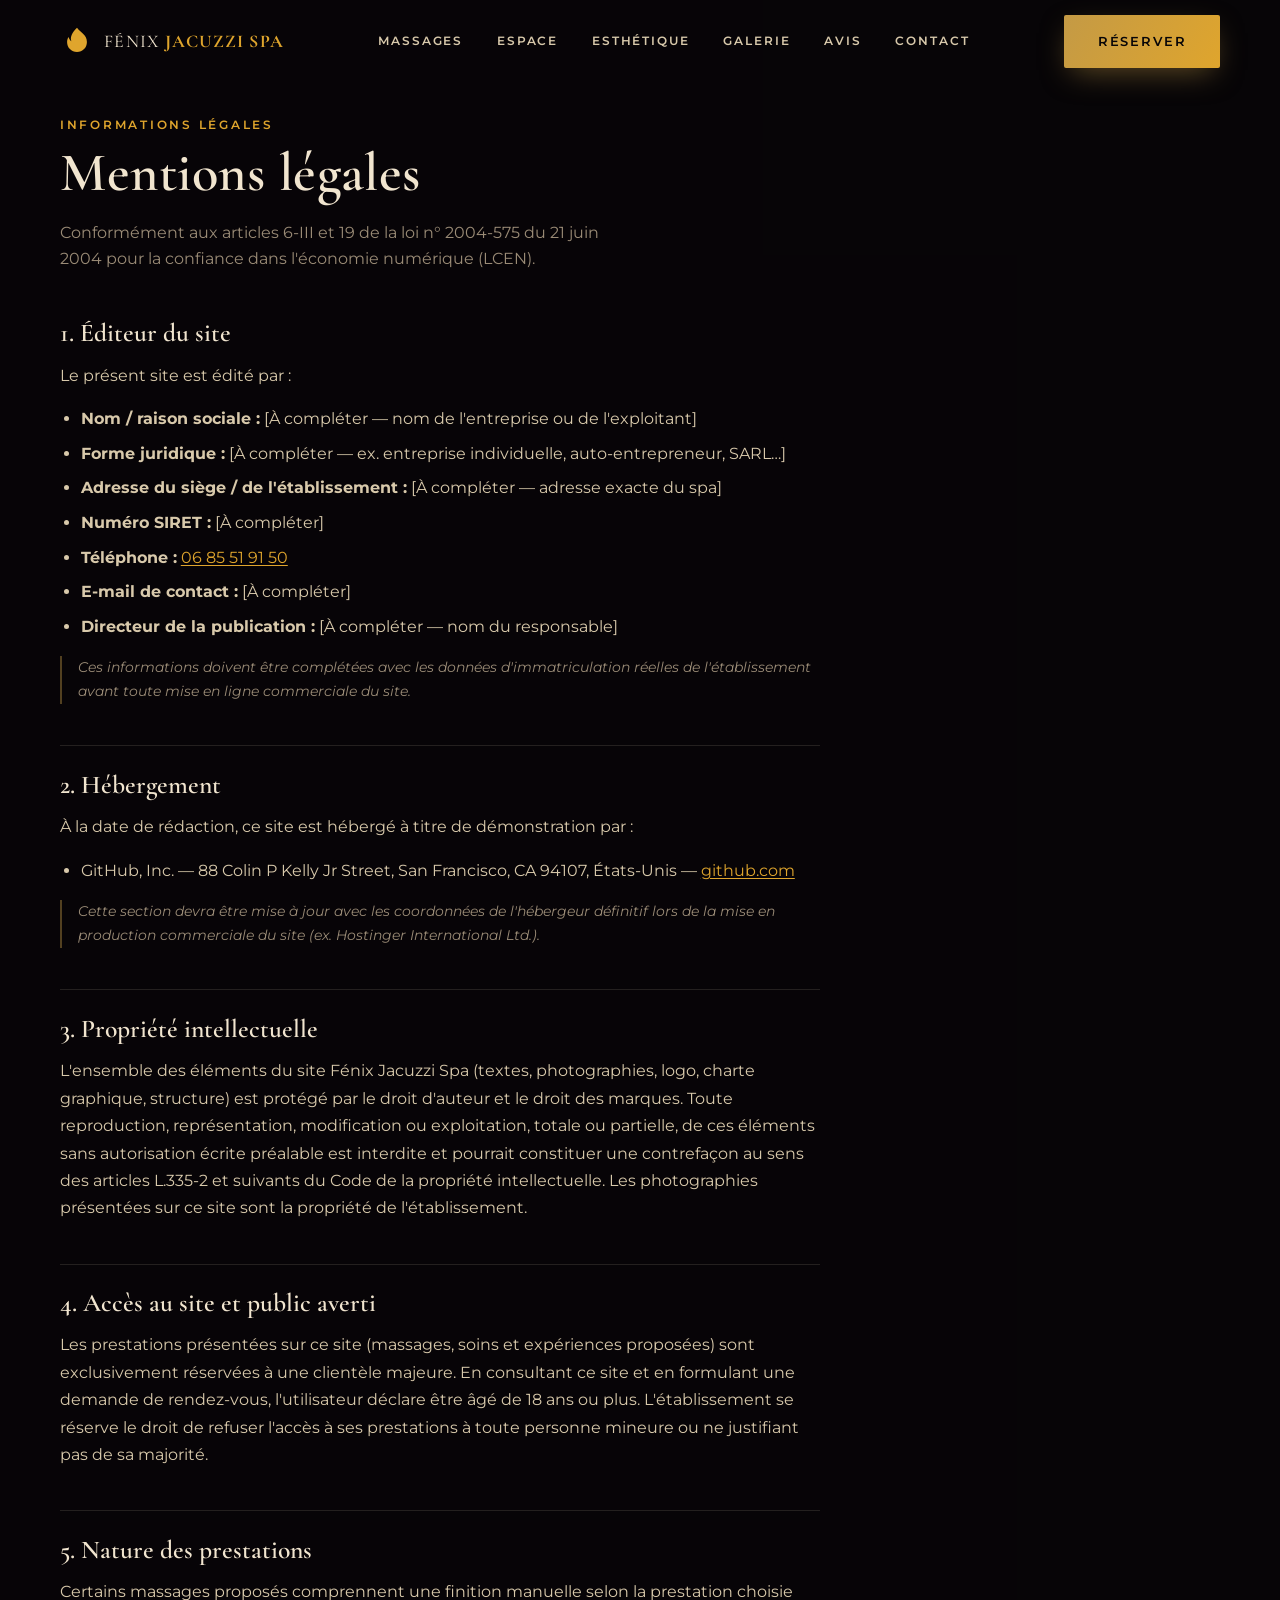
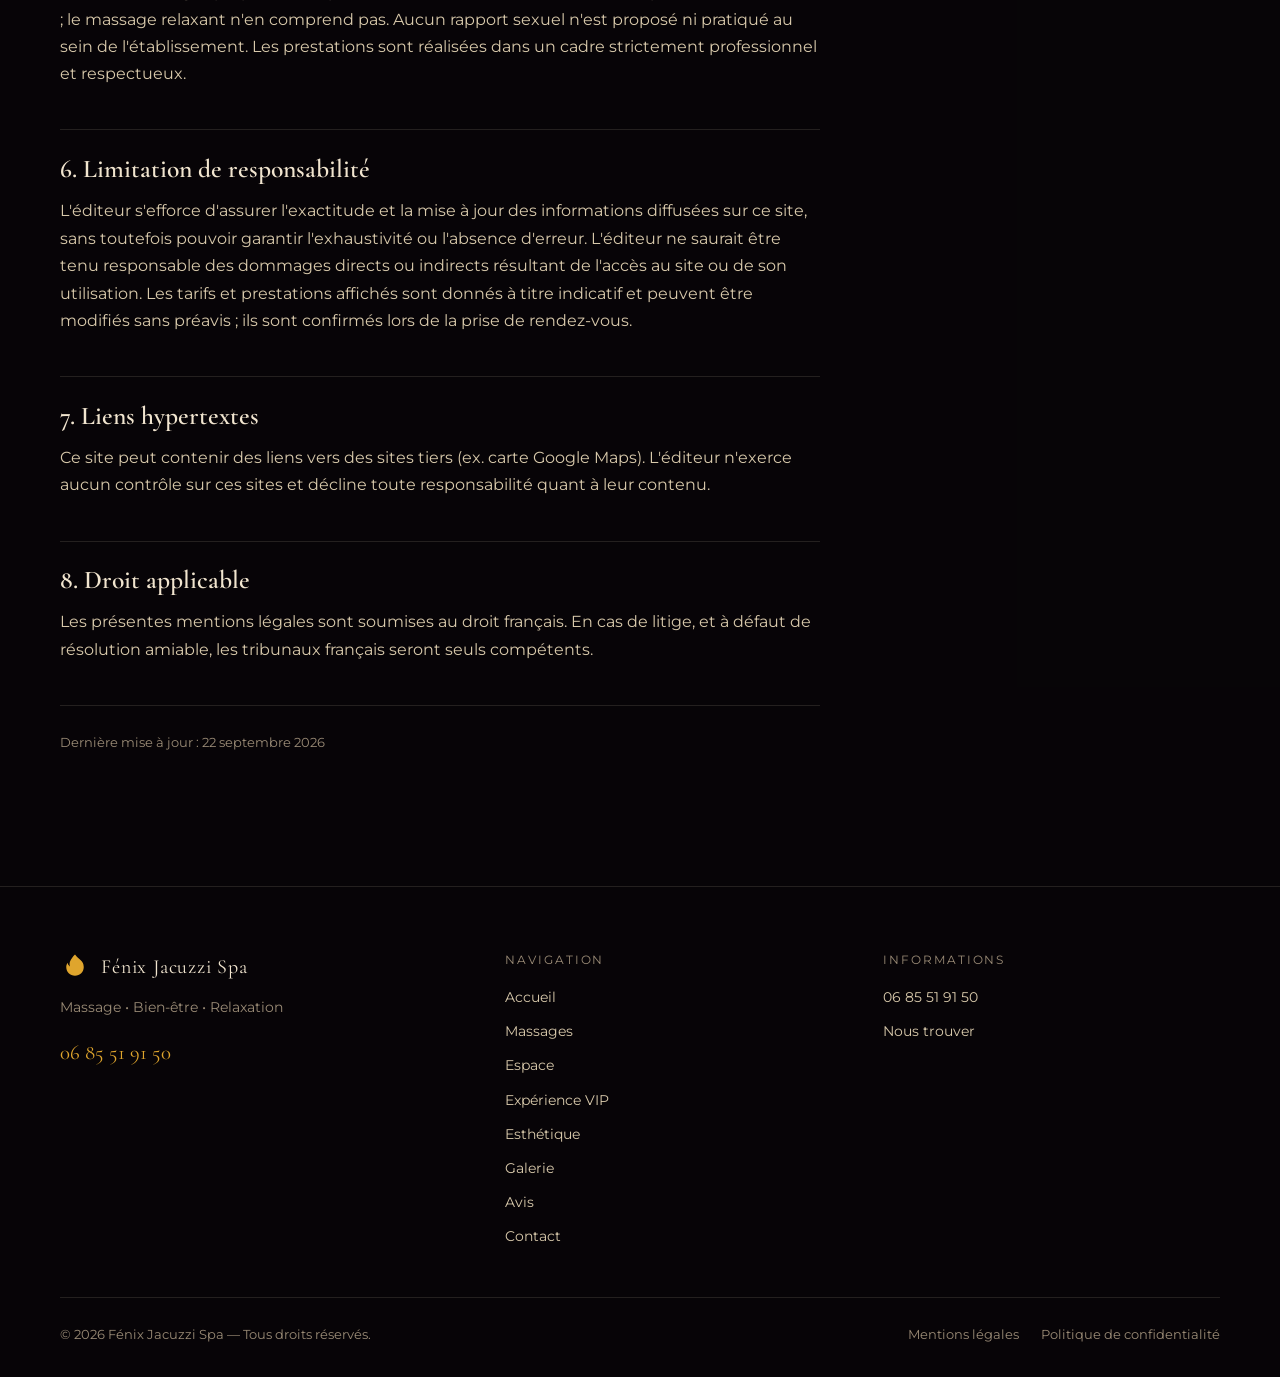
==== mentions-legales.html @ cb7feaf0 "Ajoute le bouton retour en haut de page et les pages Mentions légales / Politique de confidentialité" ====
<!doctype html>
<html lang="fr">
<head>
<meta charset="UTF-8" />
<meta name="viewport" content="width=device-width, initial-scale=1" />
<title>Mentions légales — Fénix Jacuzzi Spa</title>
<meta name="description" content="Mentions légales du site Fénix Jacuzzi Spa : éditeur, hébergeur, propriété intellectuelle et conditions d'accès." />
<meta name="robots" content="noindex, follow" />
<link rel="icon" href="data:image/svg+xml,%3Csvg xmlns='http://www.w3.org/2000/svg' viewBox='0 0 48 48'%3E%3Cpath fill='%23DFA52D' d='M24 4c6 8 14 10 14 20 0 8-6 14-14 14S10 32 10 24c0-3 1-5 2-7 1 4 4 6 4 6-2-6 1-12 8-19Z'/%3E%3C/svg%3E" />
<style>html,body{background:#070507;}</style>

<link rel="preconnect" href="https://fonts.googleapis.com" />
<link rel="preconnect" href="https://fonts.gstatic.com" crossorigin />
<link rel="stylesheet" href="https://fonts.googleapis.com/css2?family=Cormorant+Garamond:ital,wght@0,500;0,600;0,700;1,500;1,600&family=Montserrat:wght@300;400;500;600;700&display=swap" />
<link rel="stylesheet" href="styles.css?v=20260922r" />
</head>
<body>
<a class="skip-link" href="#contenu-principal">Aller au contenu principal</a>

<!-- ===================== NAV ===================== -->
<header class="nav" data-nav>
  <div class="container nav-inner">
    <a class="brand" href="index.html" aria-label="Fénix Jacuzzi Spa — Accueil">
      <span class="brand-mark phoenix-mark" aria-hidden="true">
        <svg width="34" height="34" viewBox="0 0 48 48" fill="none"><path fill="#DFA52D" d="M24 4c6 8 14 10 14 20 0 8-6 14-14 14S10 32 10 24c0-3 1-5 2-7 1 4 4 6 4 6-2-6 1-12 8-19Z"/></svg>
      </span>
      <span class="brand-name">FÉNIX <strong>JACUZZI SPA</strong></span>
    </a>

    <nav class="nav-links" aria-label="Navigation principale">
      <a href="index.html#massages">Massages</a>
      <a href="index.html#espace">Espace</a>
      <a href="index.html#esthetique">Esthétique</a>
      <a href="index.html#galerie">Galerie</a>
      <a href="index.html#avis">Avis</a>
      <a href="index.html#contact">Contact</a>
    </nav>

    <a class="btn btn-gold nav-cta" href="index.html#contact">Réserver</a>

    <button class="nav-toggle" data-nav-toggle aria-label="Ouvrir le menu" aria-expanded="false">
      <span></span><span></span><span></span>
    </button>
  </div>
</header>

<div class="mobile-menu" data-mobile-menu>
  <a href="index.html#massages">Massages</a>
  <a href="index.html#espace">Espace</a>
  <a href="index.html#esthetique">Esthétique</a>
  <a href="index.html#galerie">Galerie</a>
  <a href="index.html#avis">Avis</a>
  <a href="index.html#contact">Contact</a>
</div>

<main id="contenu-principal">
<section class="section-pad">
  <div class="container">
    <div class="section-head">
      <p class="kicker">Informations légales</p>
      <h1 class="section-title">Mentions légales</h1>
      <p class="section-sub">Conformément aux articles 6-III et 19 de la loi n° 2004-575 du 21 juin 2004 pour la confiance dans l'économie numérique (LCEN).</p>
    </div>

    <article class="legal-content">
      <h2>1. Éditeur du site</h2>
      <p>Le présent site est édité par :</p>
      <ul>
        <li><strong>Nom / raison sociale :</strong> [À compléter — nom de l'entreprise ou de l'exploitant]</li>
        <li><strong>Forme juridique :</strong> [À compléter — ex. entreprise individuelle, auto-entrepreneur, SARL…]</li>
        <li><strong>Adresse du siège / de l'établissement :</strong> [À compléter — adresse exacte du spa]</li>
        <li><strong>Numéro SIRET :</strong> [À compléter]</li>
        <li><strong>Téléphone :</strong> <a href="tel:+33685519150">06 85 51 91 50</a></li>
        <li><strong>E-mail de contact :</strong> [À compléter]</li>
        <li><strong>Directeur de la publication :</strong> [À compléter — nom du responsable]</li>
      </ul>
      <p class="legal-note">Ces informations doivent être complétées avec les données d'immatriculation réelles de l'établissement avant toute mise en ligne commerciale du site.</p>

      <h2>2. Hébergement</h2>
      <p>À la date de rédaction, ce site est hébergé à titre de démonstration par :</p>
      <ul>
        <li>GitHub, Inc. — 88 Colin P Kelly Jr Street, San Francisco, CA 94107, États-Unis — <a href="https://github.com" target="_blank" rel="noopener">github.com</a></li>
      </ul>
      <p class="legal-note">Cette section devra être mise à jour avec les coordonnées de l'hébergeur définitif lors de la mise en production commerciale du site (ex. Hostinger International Ltd.).</p>

      <h2>3. Propriété intellectuelle</h2>
      <p>L'ensemble des éléments du site Fénix Jacuzzi Spa (textes, photographies, logo, charte graphique, structure) est protégé par le droit d'auteur et le droit des marques. Toute reproduction, représentation, modification ou exploitation, totale ou partielle, de ces éléments sans autorisation écrite préalable est interdite et pourrait constituer une contrefaçon au sens des articles L.335-2 et suivants du Code de la propriété intellectuelle. Les photographies présentées sur ce site sont la propriété de l'établissement.</p>

      <h2>4. Accès au site et public averti</h2>
      <p>Les prestations présentées sur ce site (massages, soins et expériences proposées) sont exclusivement réservées à une clientèle majeure. En consultant ce site et en formulant une demande de rendez-vous, l'utilisateur déclare être âgé de 18 ans ou plus. L'établissement se réserve le droit de refuser l'accès à ses prestations à toute personne mineure ou ne justifiant pas de sa majorité.</p>

      <h2>5. Nature des prestations</h2>
      <p>Certains massages proposés comprennent une finition manuelle selon la prestation choisie ; le massage relaxant n'en comprend pas. Aucun rapport sexuel n'est proposé ni pratiqué au sein de l'établissement. Les prestations sont réalisées dans un cadre strictement professionnel et respectueux.</p>

      <h2>6. Limitation de responsabilité</h2>
      <p>L'éditeur s'efforce d'assurer l'exactitude et la mise à jour des informations diffusées sur ce site, sans toutefois pouvoir garantir l'exhaustivité ou l'absence d'erreur. L'éditeur ne saurait être tenu responsable des dommages directs ou indirects résultant de l'accès au site ou de son utilisation. Les tarifs et prestations affichés sont donnés à titre indicatif et peuvent être modifiés sans préavis ; ils sont confirmés lors de la prise de rendez-vous.</p>

      <h2>7. Liens hypertextes</h2>
      <p>Ce site peut contenir des liens vers des sites tiers (ex. carte Google Maps). L'éditeur n'exerce aucun contrôle sur ces sites et décline toute responsabilité quant à leur contenu.</p>

      <h2>8. Droit applicable</h2>
      <p>Les présentes mentions légales sont soumises au droit français. En cas de litige, et à défaut de résolution amiable, les tribunaux français seront seuls compétents.</p>

      <p class="legal-updated">Dernière mise à jour : <time datetime="2026-09-22">22 septembre 2026</time></p>
    </article>
  </div>
</section>
</main>

<!-- ===================== FOOTER ===================== -->
<footer class="footer">
  <div class="container">
    <div class="footer-top">
      <div>
        <div class="footer-brand">
          <span class="brand-mark phoenix-mark" aria-hidden="true">
            <svg width="30" height="30" viewBox="0 0 48 48" fill="none"><path fill="#DFA52D" d="M24 4c6 8 14 10 14 20 0 8-6 14-14 14S10 32 10 24c0-3 1-5 2-7 1 4 4 6 4 6-2-6 1-12 8-19Z"/></svg>
          </span>
          <span>Fénix Jacuzzi Spa</span>
        </div>
        <p class="footer-tagline">Massage • Bien-être • Relaxation</p>
        <p class="footer-phone">06 85 51 91 50</p>
      </div>
      <div>
        <p class="footer-heading">Navigation</p>
        <div class="footer-links">
          <a href="index.html#accueil">Accueil</a>
          <a href="index.html#massages">Massages</a>
          <a href="index.html#espace">Espace</a>
          <a href="index.html#vip">Expérience VIP</a>
          <a href="index.html#esthetique">Esthétique</a>
          <a href="index.html#galerie">Galerie</a>
          <a href="index.html#avis">Avis</a>
          <a href="index.html#contact">Contact</a>
        </div>
      </div>
      <div>
        <p class="footer-heading">Informations</p>
        <div class="footer-links">
          <a href="tel:+33685519150">06 85 51 91 50</a>
          <a href="index.html#nous-trouver">Nous trouver</a>
        </div>
      </div>
    </div>
    <div class="footer-bottom">
      <span>© 2026 Fénix Jacuzzi Spa — Tous droits réservés.</span>
      <div class="footer-legal">
        <a href="mentions-legales.html">Mentions légales</a>
        <a href="politique-confidentialite.html">Politique de confidentialité</a>
      </div>
    </div>
  </div>
</footer>

<button class="back-to-top" data-back-to-top aria-label="Retour en haut de la page">
  <span aria-hidden="true">↑</span>
</button>

<script defer src="lib/gsap.min.js"></script>
<script defer src="lib/ScrollTrigger.min.js"></script>
<script defer src="lib/manifest.js"></script>
<script defer src="main.js?v=20260922r"></script>
</body>
</html>
---- styles.css ----
/* =============================================================
   FÉNIX JACUZZI SPA — styles.css
   1. Tokens  2. Reset  3. Utilities  4. Typography  5. Components
   6. Sections  7. Effects  8. Responsive  9. Reduced-motion
   ============================================================= */

/* =============================================================
   1. Tokens
   ============================================================= */
:root {
  --black-deep:    #070507;
  --black-charcoal:#151015;
  --veil-a: rgba(7,5,7,.72);
  --veil-b: rgba(21,16,21,.72);
  --black-card:    #1b141a;
  --red-dark:      #6F0909;
  --red-fire:      #B91C14;
  --orange-fire:   #E85D18;
  --gold:          #C49A45;
  --amber:         #DFA52D;
  --violet-dark:   #32103F;
  --purple:        #68247F;
  --cream:         #F1E5CF;

  --bg:        var(--black-deep);
  --bg-2:      var(--black-charcoal);
  --card:      rgba(27,20,26,.62);
  --text:      var(--cream);
  --text-soft: #d8c9ab;
  --text-mute: #9a8b76;
  --line:      rgba(241,229,207,0.12);

  --font-display: "Cormorant Garamond", "Georgia", serif;
  --font-body:    "Montserrat", "Segoe UI", -apple-system, BlinkMacSystemFont, system-ui, sans-serif;

  --ease-out:    cubic-bezier(0.16, 1, 0.3, 1);
  --ease-soft:   cubic-bezier(0.25, 0.46, 0.45, 0.94);
  --ease-bounce: cubic-bezier(0.34, 1.56, 0.64, 1);

  --nav-h: 84px;
  --container: 1240px;
}

/* =============================================================
   2. Reset & base
   ============================================================= */
*, *::before, *::after { box-sizing: border-box; margin: 0; }
html {
  -webkit-text-size-adjust: 100%;
  tab-size: 2;
  overflow-x: clip;
  scroll-behavior: smooth;
  scroll-padding-top: var(--nav-h);
}
body {
  background: var(--bg);
  color: var(--text);
  font-family: var(--font-body);
  font-size: 16px;
  line-height: 1.65;
  -webkit-font-smoothing: antialiased;
  -moz-osx-font-smoothing: grayscale;
  text-rendering: optimizeLegibility;
  overflow-x: clip;
  overscroll-behavior-y: none;
}
img, svg, video { display: block; max-width: 100%; }
img { height: auto; }
button { font: inherit; color: inherit; cursor: pointer; border: 0; background: none; }
a { color: inherit; text-decoration: none; }
ul { list-style: none; padding: 0; }
p { text-wrap: pretty; }
h1, h2, h3, h4 { text-wrap: balance; line-height: 1.05; font-family: var(--font-display); font-weight: 600; }
input, textarea, select { font: inherit; color: inherit; }
::selection { background: var(--red-fire); color: var(--cream); }

:focus-visible {
  outline: 2px solid var(--amber);
  outline-offset: 3px;
  border-radius: 4px;
}

/* =============================================================
   3. Utilities
   ============================================================= */
.skip-link {
  position: fixed; top: -100px; left: 1rem;
  padding: .6rem 1rem; background: var(--cream); color: var(--black-deep);
  z-index: 9999; border-radius: 8px; font-weight: 600; font-family: var(--font-body);
  transition: top .3s var(--ease-out);
}
.skip-link:focus { top: 1rem; }

.container {
  width: 100%;
  max-width: var(--container);
  margin-inline: auto;
  padding-inline: 1.5rem;
}
@media (min-width: 720px) { .container { padding-inline: 2.5rem; } }

.kicker {
  font-family: var(--font-body);
  font-size: .78rem;
  letter-spacing: .22em;
  text-transform: uppercase;
  color: var(--amber);
  font-weight: 600;
}
.section-head { max-width: 640px; margin-bottom: 3rem; }
.section-head.center { margin-inline: auto; text-align: center; }
.section-title {
  font-size: clamp(2.1rem, 4.4vw, 3.4rem);
  margin-top: .6rem;
  color: var(--cream);
  letter-spacing: .01em;
}
.section-sub {
  margin-top: 1rem;
  color: var(--text-mute);
  font-size: 1.02rem;
  max-width: 52ch;
}
.section-head.center .section-sub { margin-inline: auto; }

section { position: relative; z-index: 1; background-color: var(--veil-a); }
.footer { position: relative; z-index: 1; background-color: var(--veil-a); }
.section-pad { padding-block: clamp(4rem, 9vw, 8rem); }

.reveal {
  opacity: 0;
  transform: translateY(36px);
  transition: opacity .9s var(--ease-out), transform .9s var(--ease-out);
}
.reveal.is-visible { opacity: 1; transform: none; }
.reveal[data-split] { opacity: 1; transform: none; }

.phoenix-mark { display: inline-flex; color: var(--amber); }
.phoenix-mark svg { width: 100%; height: 100%; }

/* =============================================================
   4. Typography
   ============================================================= */
em { font-style: italic; color: var(--amber); }

/* =============================================================
   5. Components
   ============================================================= */

/* Buttons */
.btn {
  display: inline-flex; align-items: center; justify-content: center; gap: .5rem;
  padding: .95rem 2.1rem;
  font-family: var(--font-body);
  font-size: .82rem;
  letter-spacing: .14em;
  text-transform: uppercase;
  font-weight: 600;
  border-radius: 2px;
  transition: transform .45s var(--ease-out), box-shadow .45s var(--ease-out), background .3s var(--ease-out), color .3s var(--ease-out), border-color .3s var(--ease-out);
  white-space: nowrap;
}
.btn-primary {
  background: linear-gradient(120deg, var(--red-fire), var(--orange-fire));
  color: var(--cream);
  box-shadow: 0 10px 30px -8px rgba(185,28,20,.55);
}
.btn-primary:hover { transform: translateY(-3px); box-shadow: 0 16px 40px -10px rgba(232,93,24,.65); }
.btn-ghost {
  background: transparent;
  color: var(--cream);
  border: 1px solid rgba(241,229,207,.35);
}
.btn-ghost:hover { border-color: var(--amber); color: var(--amber); transform: translateY(-3px); }
.btn-gold {
  background: linear-gradient(120deg, var(--gold), var(--amber));
  color: var(--black-deep);
  box-shadow: 0 10px 30px -8px rgba(196,154,69,.5);
}
.btn-gold:hover { transform: translateY(-3px); box-shadow: 0 16px 42px -10px rgba(223,165,45,.6); }
.btn-block { width: 100%; }

/* Nav */
.nav {
  position: fixed; inset-inline: 0; top: 0; z-index: 500;
  height: var(--nav-h);
  display: flex; align-items: center;
  transition: background .4s var(--ease-out), border-color .4s var(--ease-out), backdrop-filter .4s var(--ease-out), height .35s var(--ease-out);
  border-bottom: 1px solid transparent;
}
.nav.is-scrolled {
  background: rgba(7,5,7,.82);
  border-bottom-color: rgba(196,154,69,.22);
  height: 70px;
}
@supports (backdrop-filter: blur(14px)) {
  .nav.is-scrolled { backdrop-filter: blur(14px) saturate(140%); background: rgba(7,5,7,.62); }
}
.nav-inner { display: flex; align-items: center; justify-content: space-between; width: 100%; }
.brand { display: flex; align-items: center; gap: .65rem; font-family: var(--font-display); }
.brand-mark { width: 34px; height: 34px; flex: none; }
.brand-name { font-size: 1.12rem; letter-spacing: .06em; color: var(--cream); line-height: 1; }
.brand-name strong { color: var(--amber); font-weight: 700; }

.nav-links { display: none; align-items: center; gap: 2.1rem; }
.nav-links a {
  position: relative;
  font-size: .74rem; letter-spacing: .16em; text-transform: uppercase; font-weight: 600;
  color: var(--text-soft);
  padding-block: .3rem;
}
.nav-links a::after {
  content: ""; position: absolute; left: 0; right: 100%; bottom: -2px; height: 1px;
  background: var(--amber); transition: right .35s var(--ease-out);
}
.nav-links a:hover { color: var(--amber); }
.nav-links a:hover::after { right: 0; }
.nav-cta { display: none; }

.nav-toggle {
  display: flex; flex-direction: column; gap: 5px; width: 26px; z-index: 600;
}
.nav-toggle span { display: block; height: 2px; background: var(--cream); transition: transform .35s var(--ease-out), opacity .35s var(--ease-out); }
.nav-toggle[aria-expanded="true"] span:nth-child(1) { transform: translateY(7px) rotate(45deg); }
.nav-toggle[aria-expanded="true"] span:nth-child(2) { opacity: 0; }
.nav-toggle[aria-expanded="true"] span:nth-child(3) { transform: translateY(-7px) rotate(-45deg); }

.mobile-menu {
  position: fixed; inset: 0; z-index: 480;
  background: rgba(7,5,7,.98);
  display: flex; flex-direction: column; align-items: center; justify-content: center; gap: 1.7rem;
  opacity: 0; pointer-events: none; transform: translateY(-12px);
  transition: opacity .4s var(--ease-out), transform .4s var(--ease-out);
}
.mobile-menu.is-open { opacity: 1; pointer-events: auto; transform: none; }
.mobile-menu a { font-family: var(--font-display); font-size: 1.7rem; color: var(--cream); }
.mobile-menu a:hover { color: var(--amber); }

@media (min-width: 960px) {
  .nav-links { display: flex; }
  .nav-cta { display: inline-flex; }
  .nav-toggle { display: none; }
}

/* Cards — massages */
.massage-group { margin-bottom: 3.2rem; }
.massage-group:last-child { margin-bottom: 0; }
.massage-group-title {
  font-family: var(--font-body);
  font-size: .78rem; letter-spacing: .2em; text-transform: uppercase;
  color: var(--amber); font-weight: 700;
  margin-bottom: 1.4rem;
  display: flex; align-items: center; gap: .8rem;
}
.massage-group-title::after { content: ""; flex: 1; height: 1px; background: var(--line); }

.massage-grid {
  display: grid; grid-template-columns: 1fr; gap: 1.1rem;
}
@media (min-width: 720px) { .massage-grid { grid-template-columns: repeat(2, 1fr); } }
@media (min-width: 1280px) { .massage-grid { grid-template-columns: repeat(3, 1fr); } }

.massage-card {
  position: relative;
  background: var(--card);
  backdrop-filter: blur(10px) saturate(130%);
  -webkit-backdrop-filter: blur(10px) saturate(130%);
  border: 1px solid var(--line);
  border-radius: 4px;
  padding: 1.9rem 1.7rem;
  display: flex; flex-direction: column; gap: .9rem;
  transition: transform .5s var(--ease-out), border-color .5s var(--ease-out), box-shadow .5s var(--ease-out);
}
.massage-card:hover {
  transform: translateY(-6px);
  border-color: rgba(232,93,24,.4);
  box-shadow: 0 24px 50px -22px rgba(185,28,20,.5);
}
.massage-card-top { display: flex; align-items: baseline; justify-content: space-between; gap: 1rem; }
.massage-name { font-size: 1.28rem; color: var(--cream); }
.massage-price { font-family: var(--font-display); font-size: 1.3rem; color: var(--amber); white-space: nowrap; }
.massage-duration { font-size: .74rem; letter-spacing: .1em; text-transform: uppercase; color: var(--text-mute); }
.massage-desc { color: var(--text-soft); font-size: .92rem; flex: 1; }
.massage-card .btn { margin-top: .4rem; align-self: flex-start; }

/* VIP card inside grid */
.massage-card.is-vip {
  background: linear-gradient(160deg, #1c1310, #24140f 60%, #1a0d0d);
  border: 1px solid rgba(196,154,69,.55);
  box-shadow: 0 0 0 1px rgba(196,154,69,.08), 0 30px 60px -24px rgba(196,154,69,.35);
}
.massage-card.is-vip::before {
  content: ""; position: absolute; inset: -1px; border-radius: 4px; padding: 1px;
  background: linear-gradient(135deg, rgba(196,154,69,.7), transparent 40%, rgba(223,165,45,.5));
  -webkit-mask: linear-gradient(#000 0 0) content-box, linear-gradient(#000 0 0);
  -webkit-mask-composite: xor; mask-composite: exclude;
  pointer-events: none;
}
.massage-card.is-vip .massage-name { color: var(--amber); }
.vip-badge {
  display: inline-flex; align-items: center; gap: .4rem;
  font-size: .68rem; letter-spacing: .18em; text-transform: uppercase; font-weight: 700;
  color: var(--black-deep); background: linear-gradient(120deg, var(--gold), var(--amber));
  padding: .3rem .7rem; border-radius: 2px; width: fit-content;
}

/* Info note */
.info-note {
  border: 1px solid var(--line);
  border-left: 3px solid var(--red-fire);
  background: rgba(111,9,9,.08);
  padding: 1.4rem 1.6rem;
  border-radius: 2px;
  max-width: 760px;
  margin-top: 3rem;
}
.info-note h3 { font-size: 1rem; font-family: var(--font-body); letter-spacing: .1em; text-transform: uppercase; color: var(--amber); margin-bottom: .6rem; }
.info-note p { color: var(--text-mute); font-size: .88rem; margin-top: .35rem; }

/* VIP section */
.vip-section {
  background:
    radial-gradient(60% 55% at 18% 20%, rgba(111,9,9,.5), transparent 65%),
    radial-gradient(55% 50% at 85% 75%, rgba(196,154,69,.28), transparent 65%),
    var(--veil-b);
  border-block: 1px solid var(--line);
  overflow: clip;
}
.vip-grid {
  display: grid; gap: 3rem; align-items: center;
  grid-template-columns: 1fr;
}
@media (min-width: 960px) { .vip-grid { grid-template-columns: 1.05fr .95fr; } }
.vip-figure {
  position: relative; border-radius: 4px; overflow: hidden;
  aspect-ratio: 4 / 5;
  border: 1px solid rgba(196,154,69,.3);
}
.vip-figure img { width: 100%; height: 100%; object-fit: cover; transition: transform 1.2s var(--ease-out); }
.vip-figure:hover img { transform: scale(1.06); }
.vip-figure::after {
  content: ""; position: absolute; inset: 0;
  background: linear-gradient(180deg, transparent 40%, rgba(7,5,7,.75));
}
.vip-price-tag {
  position: absolute; left: 1.4rem; bottom: 1.4rem; z-index: 2;
  font-family: var(--font-display); color: var(--cream);
}
.vip-price-tag .amount { font-size: 2.6rem; color: var(--amber); display: block; }
.vip-price-tag .label { font-size: .78rem; letter-spacing: .16em; text-transform: uppercase; color: var(--text-soft); }

.vip-options { display: flex; gap: .9rem; margin-block: 1.8rem; flex-wrap: wrap; }
.vip-option {
  display: flex; align-items: center; gap: .55rem;
  padding: .65rem 1.1rem;
  border: 1px solid var(--line);
  border-radius: 999px;
  font-size: .82rem; letter-spacing: .06em; color: var(--text-soft);
  transition: border-color .3s var(--ease-out), color .3s var(--ease-out);
}
.vip-option:hover { border-color: var(--amber); color: var(--amber); }

/* Esthetics */
.esthetic-grid {
  display: grid; grid-template-columns: 1fr; gap: 1.1rem;
}
@media (min-width: 720px) { .esthetic-grid { grid-template-columns: repeat(2, 1fr); } }
@media (min-width: 1280px) { .esthetic-grid { grid-template-columns: repeat(3, 1fr); } }
.esthetic-card {
  background: var(--card);
  backdrop-filter: blur(10px) saturate(130%);
  -webkit-backdrop-filter: blur(10px) saturate(130%);
  border: 1px solid var(--line); border-radius: 4px;
  padding: 1.7rem;
  transition: transform .4s var(--ease-out), border-color .4s var(--ease-out);
}
.esthetic-card:hover { transform: translateY(-4px); border-color: rgba(104,36,127,.5); }
.esthetic-card h3 { font-size: 1.2rem; color: var(--cream); margin-bottom: .4rem; }
.esthetic-price { color: var(--amber); font-family: var(--font-display); font-size: 1.15rem; }
.esthetic-list { margin-top: .9rem; display: flex; flex-direction: column; gap: .55rem; }
.esthetic-row {
  display: flex; justify-content: space-between; gap: 1rem;
  font-size: .88rem; color: var(--text-soft);
  padding-bottom: .55rem; border-bottom: 1px dashed var(--line);
}
.esthetic-row:last-child { border-bottom: 0; padding-bottom: 0; }
.esthetic-row span:last-child { color: var(--amber); white-space: nowrap; }

/* Espace — editorial composition */
.espace-composition {
  display: grid; gap: 1rem;
  grid-template-columns: repeat(6, 1fr);
  grid-auto-rows: 140px;
}
.espace-composition figure { position: relative; overflow: hidden; border-radius: 3px; border: 1px solid var(--line); }
.espace-composition img { width: 100%; height: 100%; object-fit: cover; transition: transform 1s var(--ease-out); }
.espace-composition figure:hover img { transform: scale(1.08); }
.espace-item-a { grid-column: span 6; grid-row: span 3; }
.espace-item-b { grid-column: span 3; grid-row: span 2; }
.espace-item-c { grid-column: span 3; grid-row: span 2; }
.espace-item-d { grid-column: span 2; grid-row: span 2; }
.espace-item-e { grid-column: span 4; grid-row: span 2; }
@media (min-width: 720px) {
  .espace-item-a { grid-column: span 4; grid-row: span 4; }
  .espace-item-b { grid-column: span 2; grid-row: span 2; }
  .espace-item-c { grid-column: span 2; grid-row: span 2; }
  .espace-item-d { grid-column: span 3; grid-row: span 2; }
  .espace-item-e { grid-column: span 3; grid-row: span 2; }
}

/* Gallery */
.carousel {
  position: relative;
  border-radius: 6px;
  overflow: hidden;
  border: 1px solid var(--line);
  background: var(--black-charcoal);
}
.carousel-track {
  display: flex;
  overflow-x: auto;
  overflow-y: visible;
  scroll-snap-type: x mandatory;
  scrollbar-width: none;
  touch-action: pan-x;
}
.carousel-track::-webkit-scrollbar { display: none; }
.carousel-slide {
  flex: 0 0 100%;
  scroll-snap-align: center;
  aspect-ratio: 16 / 9;
  cursor: zoom-in;
}
.carousel-slide img { width: 100%; height: 100%; object-fit: cover; }
.carousel-slide.is-duo { display: flex; gap: 2px; }
.carousel-slide.is-duo img { flex: 1 1 50%; width: 50%; min-width: 0; }
.carousel-arrow {
  position: absolute; top: 50%; translate: 0 -50%; z-index: 3;
  width: 46px; height: 46px; border-radius: 50%;
  background: rgba(7,5,7,.65); border: 1px solid rgba(241,229,207,.3);
  color: var(--cream);
  display: flex; align-items: center; justify-content: center;
  font-size: 1.2rem;
  transition: background .3s var(--ease-out), border-color .3s var(--ease-out), transform .3s var(--ease-out);
}
.carousel-arrow:hover { background: rgba(185,28,20,.55); border-color: var(--orange-fire); transform: translateY(-50%) scale(1.06); }
.carousel-arrow.prev { left: 1rem; }
.carousel-arrow.next { right: 1rem; }
.carousel-dots { display: flex; justify-content: center; gap: .5rem; padding: 1rem; }
.carousel-dots button {
  width: 8px; height: 8px; border-radius: 50%; background: rgba(241,229,207,.25);
  transition: background .3s var(--ease-out), transform .3s var(--ease-out);
}
.carousel-dots button.is-active { background: var(--amber); transform: scale(1.3); }

.masonry {
  columns: 2 220px; column-gap: 1rem; margin-top: 2.4rem;
}
@media (min-width: 720px) { .masonry { columns: 3 240px; } }
@media (min-width: 1280px) { .masonry { columns: 4 240px; } }
.masonry-item {
  break-inside: avoid; margin-bottom: 1rem; border-radius: 4px; overflow: hidden;
  position: relative; cursor: zoom-in; border: 1px solid var(--line);
}
.masonry-item img { width: 100%; display: block; transition: transform .6s var(--ease-out), filter .6s var(--ease-out); }
.masonry-item::after {
  content: ""; position: absolute; inset: 0; background: rgba(7,5,7,0);
  transition: background .4s var(--ease-out);
}
.masonry-item:hover::after { background: rgba(7,5,7,.28); }
.masonry-item:hover img { transform: scale(1.06); }

.lightbox {
  position: fixed; inset: 0; z-index: 900;
  background: rgba(5,3,4,.94);
  display: flex; align-items: center; justify-content: center;
  opacity: 0; pointer-events: none; transition: opacity .35s var(--ease-out);
  padding: 4vh 4vw;
}
.lightbox.is-open { opacity: 1; pointer-events: auto; }
.lightbox img { max-width: 100%; max-height: 88vh; border-radius: 4px; box-shadow: 0 40px 100px rgba(0,0,0,.6); }
.lightbox-close {
  position: absolute; top: 1.4rem; right: 1.6rem; font-size: 1.8rem; color: var(--cream);
  width: 46px; height: 46px; display: flex; align-items: center; justify-content: center;
}

/* Reviews */
.reviews-track {
  display: flex; gap: 1.3rem; overflow-x: auto; scroll-snap-type: x mandatory;
  padding-bottom: .5rem; scrollbar-width: none;
}
.reviews-track::-webkit-scrollbar { display: none; }
.review-card {
  flex: 0 0 min(360px, 84vw); scroll-snap-align: start;
  background: var(--card);
  backdrop-filter: blur(10px) saturate(130%);
  -webkit-backdrop-filter: blur(10px) saturate(130%);
  border: 1px solid var(--line); border-radius: 4px;
  padding: 1.8rem;
  display: flex; flex-direction: column; gap: .9rem;
}
.review-stars { color: var(--amber); letter-spacing: .2rem; font-size: 1.05rem; }
.review-text { color: var(--text-soft); font-size: .96rem; font-style: italic; }
.review-author { color: var(--text-mute); font-size: .8rem; letter-spacing: .08em; text-transform: uppercase; }
.review-placeholder { color: var(--text-mute); font-size: .7rem; letter-spacing: .1em; text-transform: uppercase; }

/* Contact */
.contact-grid { display: grid; gap: 2.6rem; grid-template-columns: 1fr; }
@media (min-width: 960px) { .contact-grid { grid-template-columns: .85fr 1.15fr; } }
.contact-info { display: flex; flex-direction: column; gap: 1.6rem; }
.contact-phone {
  display: flex; align-items: center; gap: 1rem;
  font-family: var(--font-display); font-size: 2rem; color: var(--amber);
}
.contact-actions { display: flex; flex-wrap: wrap; gap: .8rem; margin-top: .4rem; }

.form-grid { display: grid; gap: 1.1rem; grid-template-columns: 1fr; }
@media (min-width: 640px) { .form-grid { grid-template-columns: 1fr 1fr; } }
.form-field { display: flex; flex-direction: column; gap: .45rem; }
.form-field.full { grid-column: 1 / -1; }
.form-field label { font-size: .74rem; letter-spacing: .12em; text-transform: uppercase; color: var(--text-mute); }
.form-field input, .form-field select, .form-field textarea {
  background: var(--black-charcoal);
  border: 1px solid var(--line);
  border-radius: 3px;
  padding: .85rem 1rem;
  color: var(--cream);
  transition: border-color .3s var(--ease-out), box-shadow .3s var(--ease-out);
}
.form-field input:focus, .form-field select:focus, .form-field textarea:focus {
  border-color: var(--amber);
  box-shadow: 0 0 0 3px rgba(196,154,69,.15);
  outline: none;
}
.form-field textarea { resize: vertical; min-height: 110px; }
#f-massage.is-prefilled {
  border-color: var(--amber);
  box-shadow: 0 0 0 3px rgba(196,154,69,.22);
  transition: border-color .4s var(--ease-out), box-shadow .4s var(--ease-out);
}
.form-note { font-size: .78rem; color: var(--text-mute); margin-top: .9rem; }
.form-success {
  display: none; align-items: center; gap: .6rem;
  background: rgba(87,140,90,.12); border: 1px solid rgba(135,196,138,.4);
  color: #cdeecd; padding: .9rem 1.1rem; border-radius: 3px; margin-top: 1rem; font-size: .88rem;
}
.form-success.is-visible { display: flex; }

/* Map */
.map-frame {
  position: relative; border-radius: 4px; overflow: hidden; border: 1px solid var(--line);
  aspect-ratio: 16 / 8; background: var(--black-charcoal);
}
.map-frame iframe { width: 100%; height: 100%; border: 0; filter: grayscale(.35) invert(.92) contrast(.9); }
.address-block {
  border: 1px dashed rgba(196,154,69,.5);
  padding: 1.4rem 1.6rem; border-radius: 3px; margin-bottom: 1.4rem;
  color: var(--text-soft); font-size: .95rem;
}
.address-block strong { color: var(--amber); }

/* Footer */
.footer { background: var(--veil-a); border-top: 1px solid var(--line); padding-block: 4rem 2rem; }
.footer-top { display: grid; gap: 2.6rem; grid-template-columns: 1fr; margin-bottom: 3rem; }
@media (min-width: 720px) { .footer-top { grid-template-columns: 1.2fr 1fr 1fr; } }
.footer-brand { display: flex; align-items: center; gap: .7rem; margin-bottom: .8rem; }
.footer-brand .brand-mark { width: 30px; height: 30px; }
.footer-brand span { font-family: var(--font-display); font-size: 1.25rem; letter-spacing: .04em; }
.footer-tagline { color: var(--text-mute); font-size: .88rem; }
.footer-phone { margin-top: 1rem; color: var(--amber); font-family: var(--font-display); font-size: 1.3rem; }
.footer-heading { font-size: .74rem; letter-spacing: .16em; text-transform: uppercase; color: var(--text-mute); margin-bottom: 1rem; }
.footer-links { display: flex; flex-direction: column; gap: .65rem; }
.footer-links a { color: var(--text-soft); font-size: .9rem; }
.footer-links a:hover { color: var(--amber); }
.footer-bottom {
  border-top: 1px solid var(--line); padding-top: 1.6rem;
  display: flex; flex-wrap: wrap; gap: 1rem; align-items: center; justify-content: space-between;
  color: var(--text-mute); font-size: .8rem;
}
.footer-legal { display: flex; gap: 1.4rem; flex-wrap: wrap; }
.footer-legal a:hover { color: var(--amber); }

/* Back to top */
.back-to-top {
  position: fixed; right: 1.3rem; bottom: 1.3rem; z-index: 400;
  width: 48px; height: 48px; border-radius: 50%;
  background: rgba(7,5,7,.8);
  border: 1px solid rgba(196,154,69,.4);
  color: var(--amber);
  font-size: 1.2rem; line-height: 1;
  display: flex; align-items: center; justify-content: center;
  opacity: 0; visibility: hidden; transform: translateY(14px);
  pointer-events: none;
  transition: opacity .35s var(--ease-out), transform .35s var(--ease-out), visibility 0s linear .35s, border-color .3s var(--ease-out), background .3s var(--ease-out);
}
@supports (backdrop-filter: blur(10px)) {
  .back-to-top { backdrop-filter: blur(10px) saturate(140%); }
}
.back-to-top.is-visible {
  opacity: 1; visibility: visible; transform: none; pointer-events: auto;
  transition: opacity .35s var(--ease-out), transform .35s var(--ease-out), border-color .3s var(--ease-out), background .3s var(--ease-out);
}
.back-to-top:hover {
  border-color: var(--amber);
  background: rgba(185,28,20,.45);
  transform: translateY(-3px);
}
@media (max-width: 539px) {
  .back-to-top { right: 1rem; bottom: 1rem; width: 44px; height: 44px; }
}

/* =============================================================
   6. Sections — Hero
   ============================================================= */
.hero {
  position: relative;
  min-height: 100vh; min-height: 100svh;
  display: flex; flex-direction: column; align-items: center; justify-content: center;
  text-align: center;
  overflow: clip;
  background: radial-gradient(120% 90% at 50% 12%, #150a08 0%, var(--black-deep) 55%, #030202 100%);
  padding-top: var(--nav-h);
  padding-bottom: 2.5rem;
}
.hero-fixed-bg {
  position: fixed; inset: 0; z-index: 0;
  display: flex; align-items: center; justify-content: center;
  pointer-events: none;
  overflow: hidden;
  background: radial-gradient(120% 90% at 50% 12%, #150a08 0%, var(--black-deep) 55%, #030202 100%);
}
.hero-fixed-bg img {
  width: min(1050px, 88vw);
  max-width: none;
  max-height: 92vh;
  object-fit: contain;
  opacity: .4;
  filter: saturate(1.05) brightness(.82);
  transform: translateY(-1%);
}
.hero-scrim {
  position: fixed; inset: 0; z-index: 0; pointer-events: none;
  background:
    radial-gradient(58% 52% at 50% 44%, rgba(7,5,7,.32) 0%, rgba(7,5,7,.74) 68%, rgba(7,5,7,.94) 100%),
    linear-gradient(180deg, rgba(7,5,7,.6) 0%, transparent 24%, transparent 74%, rgba(7,5,7,.88) 100%);
}
.hero-grain {
  position: absolute; inset: 0; z-index: 2; pointer-events: none; opacity: .05; mix-blend-mode: overlay;
  background-image: url("data:image/svg+xml;utf8,<svg xmlns='http://www.w3.org/2000/svg' width='120' height='120'><filter id='n'><feTurbulence type='fractalNoise' baseFrequency='0.9' numOctaves='2' stitchTiles='stitch'/></filter><rect width='100%25' height='100%25' filter='url(%23n)'/></svg>");
}
.hero-embers { position: fixed; inset: 0; z-index: 0; pointer-events: none; }
.hero-content { position: relative; z-index: 3; margin-top: .6rem; }
.hero-content::before {
  content: "";
  position: absolute;
  inset: -8% -12% -8% -12%;
  z-index: -1;
  background: radial-gradient(60% 65% at 50% 42%, rgba(7,5,7,.72) 0%, rgba(7,5,7,.42) 55%, transparent 82%);
  filter: blur(6px);
  pointer-events: none;
}
.hero-kicker {
  font-size: .8rem; letter-spacing: .3em; text-transform: uppercase; color: var(--amber); font-weight: 600;
}
.hero-title {
  position: relative;
  margin-top: 1rem;
  font-size: clamp(2.6rem, 8vw, 5.6rem);
  letter-spacing: .05em;
  line-height: .98;
  color: var(--amber);
  background: linear-gradient(120deg, var(--cream) 20%, var(--amber) 55%, var(--orange-fire) 80%);
  -webkit-background-clip: text; background-clip: text;
  -webkit-text-fill-color: transparent;
  filter: drop-shadow(0 6px 26px rgba(0,0,0,.85)) drop-shadow(0 2px 6px rgba(0,0,0,.9));
}
@supports not ((-webkit-background-clip: text) or (background-clip: text)) {
  .hero-title { color: var(--amber); background: none; }
}
.hero-title span { display: block; }
.hero-sub {
  margin-top: 1.1rem;
  font-family: var(--font-display); font-style: italic;
  font-size: clamp(1.05rem, 1.6vw, 1.3rem);
  color: var(--text-soft); letter-spacing: .02em;
}
.hero-desc {
  margin: 1.2rem auto 0; max-width: 46ch;
  color: var(--text-mute); font-size: .98rem;
}
.hero-actions { display: flex; flex-wrap: wrap; gap: 1rem; justify-content: center; margin-top: 2.4rem; }
.hero-scroll-hint {
  position: relative; z-index: 3; margin: 2.4rem auto 0;
  font-size: .72rem; letter-spacing: .2em; text-transform: uppercase; color: var(--text-mute);
  display: flex; flex-direction: column; align-items: center; gap: .5rem;
  width: fit-content;
}
.hero-scroll-hint .arrow { animation: bob 2.4s var(--ease-soft) infinite; }
@keyframes bob { 0%, 100% { transform: translateY(0); } 50% { transform: translateY(7px); } }

/* Welcome */
.welcome-grid {
  display: grid; gap: 3rem; align-items: center;
  grid-template-columns: 1fr;
}
@media (min-width: 960px) { .welcome-grid { grid-template-columns: 1fr 1fr; } }
.welcome-figure { position: relative; border-radius: 4px; overflow: hidden; aspect-ratio: 4/5; border: 1px solid var(--line); }
.welcome-figure img { width: 100%; height: 100%; object-fit: cover; transition: transform 1.2s var(--ease-out); }
.welcome-figure:hover img { transform: scale(1.05); }
.welcome-mark { width: 46px; height: 46px; margin-bottom: 1.4rem; color: var(--amber); }
.welcome-text p { color: var(--text-soft); margin-top: 1.2rem; font-size: 1.02rem; max-width: 46ch; }

/* generic section backgrounds */
.section-alt { background: var(--veil-b); }
.section-line { border-top: 1px solid var(--line); }

/* =============================================================
   7. Effects
   ============================================================= */
.ember {
  position: absolute; bottom: -10px;
  width: 4px; height: 4px; border-radius: 50%;
  background: radial-gradient(circle, var(--amber), var(--orange-fire) 60%, transparent 75%);
  opacity: 0;
  animation: emberRise linear infinite;
}
@keyframes emberRise {
  0%   { opacity: 0; transform: translate3d(0,0,0) scale(.6); }
  10%  { opacity: .9; }
  80%  { opacity: .6; }
  100% { opacity: 0; transform: translate3d(var(--drift, 20px), -420px, 0) scale(1.1); }
}

.flicker { animation: flicker 5s ease-in-out infinite; transform-origin: 50% 85%; }
@keyframes flicker {
  0%, 100% { transform: scale(1) rotate(0deg); }
  20% { transform: scale(1.015) rotate(.4deg); }
  45% { transform: scale(0.99) rotate(-.5deg); }
  70% { transform: scale(1.01) rotate(.3deg); }
}

/* =============================================================
   Splash / loading screen
   ============================================================= */
.splash {
  position: fixed; inset: 0; z-index: 2000;
  display: flex; align-items: center; justify-content: center;
  background: radial-gradient(120% 90% at 50% 42%, #170b08 0%, var(--black-deep) 62%, #020101 100%);
  overflow: clip;
  /* Mandatory safety net: force-hide even if JS never runs */
  animation: splashSafety .01s 4.5s forwards;
}
.splash.is-out {
  animation: splashOut 1.3s cubic-bezier(.45,0,.4,1) forwards;
  pointer-events: none;
}
@keyframes splashSafety {
  to { opacity: 0; visibility: hidden; pointer-events: none; }
}
@keyframes splashOut {
  0%   { opacity: 1; filter: blur(0); }
  60%  { opacity: .35; filter: blur(4px); }
  100% { opacity: 0; filter: blur(10px); visibility: hidden; }
}
.splash-glow {
  position: absolute; inset: 0; pointer-events: none;
  background: radial-gradient(38% 42% at 50% 44%, rgba(232,93,24,.42), transparent 72%);
  filter: blur(60px);
  animation: splashGlowPulse 2.2s ease-in-out infinite alternate;
}
@keyframes splashGlowPulse {
  0%   { opacity: .55; transform: scale(.94); }
  100% { opacity: 1; transform: scale(1.06); }
}
.splash-inner { position: relative; z-index: 1; text-align: center; padding-inline: 1.5rem; }
.splash-phoenix {
  width: min(420px, 78vw);
  margin-inline: auto;
  filter: drop-shadow(0 0 34px rgba(232,93,24,.5));
  opacity: 0;
  animation:
    splashRise .9s var(--ease-out) .05s forwards,
    splashPulse 2.2s ease-in-out .95s infinite alternate;
}
@keyframes splashRise {
  from { opacity: 0; transform: translateY(16px) scale(.9); }
  to   { opacity: 1; transform: translateY(0) scale(1); }
}
@keyframes splashPulse {
  0%   { filter: drop-shadow(0 0 22px rgba(232,93,24,.4)); transform: scale(.985); }
  100% { filter: drop-shadow(0 0 52px rgba(232,93,24,.8)); transform: scale(1.025); }
}
.splash-brand { margin-top: .6rem; }
.splash-title {
  display: block;
  font-family: var(--font-display);
  font-size: clamp(1.9rem, 6.4vw, 3.1rem);
  letter-spacing: .05em;
  line-height: .98;
  color: var(--amber);
  background: linear-gradient(120deg, var(--cream) 20%, var(--amber) 55%, var(--orange-fire) 80%);
  -webkit-background-clip: text; background-clip: text;
  -webkit-text-fill-color: transparent;
  opacity: 0;
  transform: translateY(12px);
  animation: splashTextIn .7s var(--ease-out) forwards;
}
.splash-title:first-child { animation-delay: .38s; }
.splash-title-2 { animation-delay: .56s; }
@keyframes splashTextIn {
  to { opacity: 1; transform: translateY(0); }
}

/* =============================================================
   8. Responsive helpers already inlined per component
   ============================================================= */

/* =============================================================
   9. Reduced motion — only intrusive effects
   ============================================================= */
@media (prefers-reduced-motion: reduce) {
  html { scroll-behavior: auto; }
  .ember { display: none; }
  .flicker { animation: none; }
  .hero-scroll-hint .arrow { animation: none; }
  .splash-glow { animation: none; opacity: .7; }
  .splash-phoenix { animation: splashRise .5s var(--ease-out) forwards; }
}

/* =============================================================
   Legal pages (mentions légales / politique de confidentialité)
   ============================================================= */
.legal-content {
  max-width: 760px;
  color: var(--text-soft);
  font-size: .98rem;
  line-height: 1.75;
}
.legal-content h2 {
  font-family: var(--font-display);
  color: var(--cream);
  font-size: clamp(1.3rem, 2.4vw, 1.6rem);
  margin-top: 2.6rem;
  margin-bottom: .9rem;
  padding-top: 1.6rem;
  border-top: 1px solid var(--line);
}
.legal-content h2:first-child { margin-top: 0; padding-top: 0; border-top: 0; }
.legal-content p { margin-bottom: 1rem; }
.legal-content ul { margin: 0 0 1rem; padding-left: 1.3rem; display: flex; flex-direction: column; gap: .45rem; }
.legal-content li { list-style: disc; }
.legal-content a { color: var(--amber); text-decoration: underline; text-underline-offset: 2px; }
.legal-content a:hover { color: var(--orange-fire); }
.legal-note {
  font-size: .85rem;
  color: var(--text-mute);
  font-style: italic;
  border-left: 2px solid rgba(196,154,69,.4);
  padding-left: 1rem;
}
.legal-updated {
  margin-top: 2.6rem;
  padding-top: 1.6rem;
  border-top: 1px solid var(--line);
  font-size: .82rem;
  color: var(--text-mute);
}
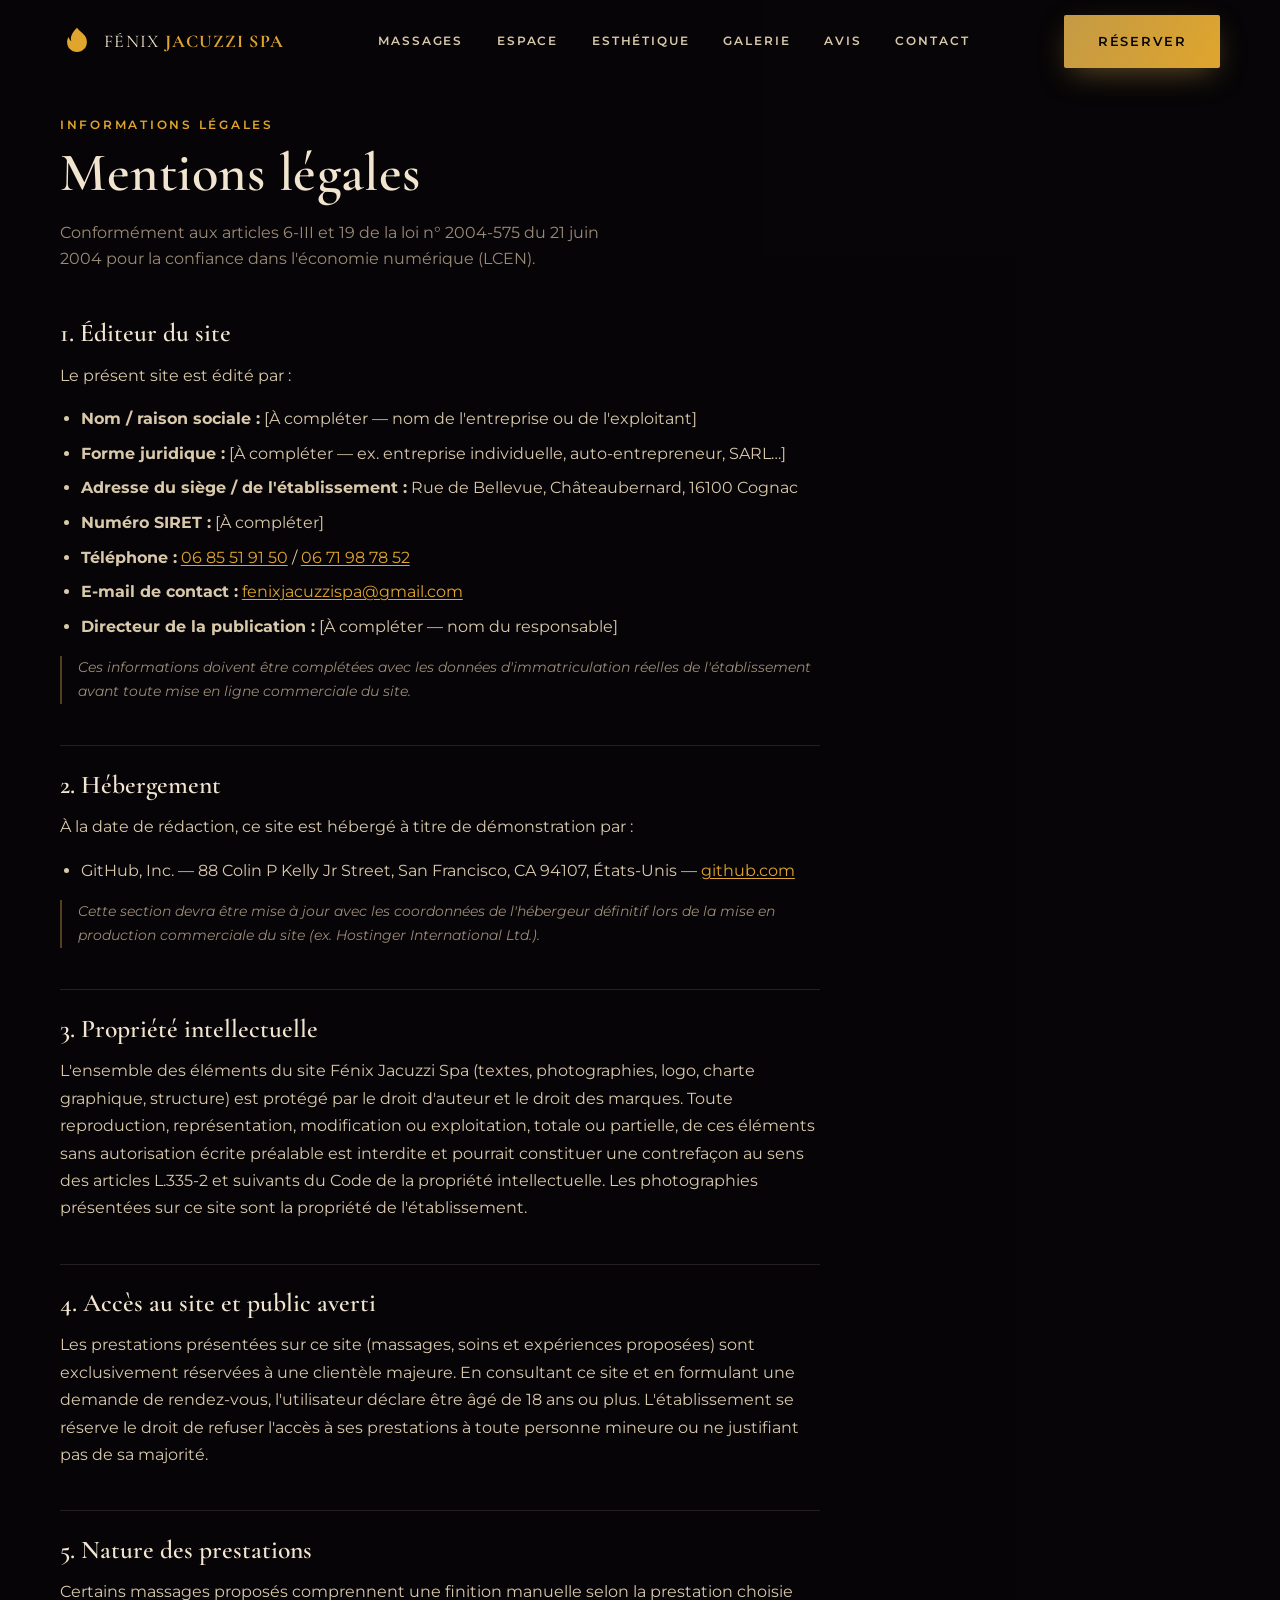
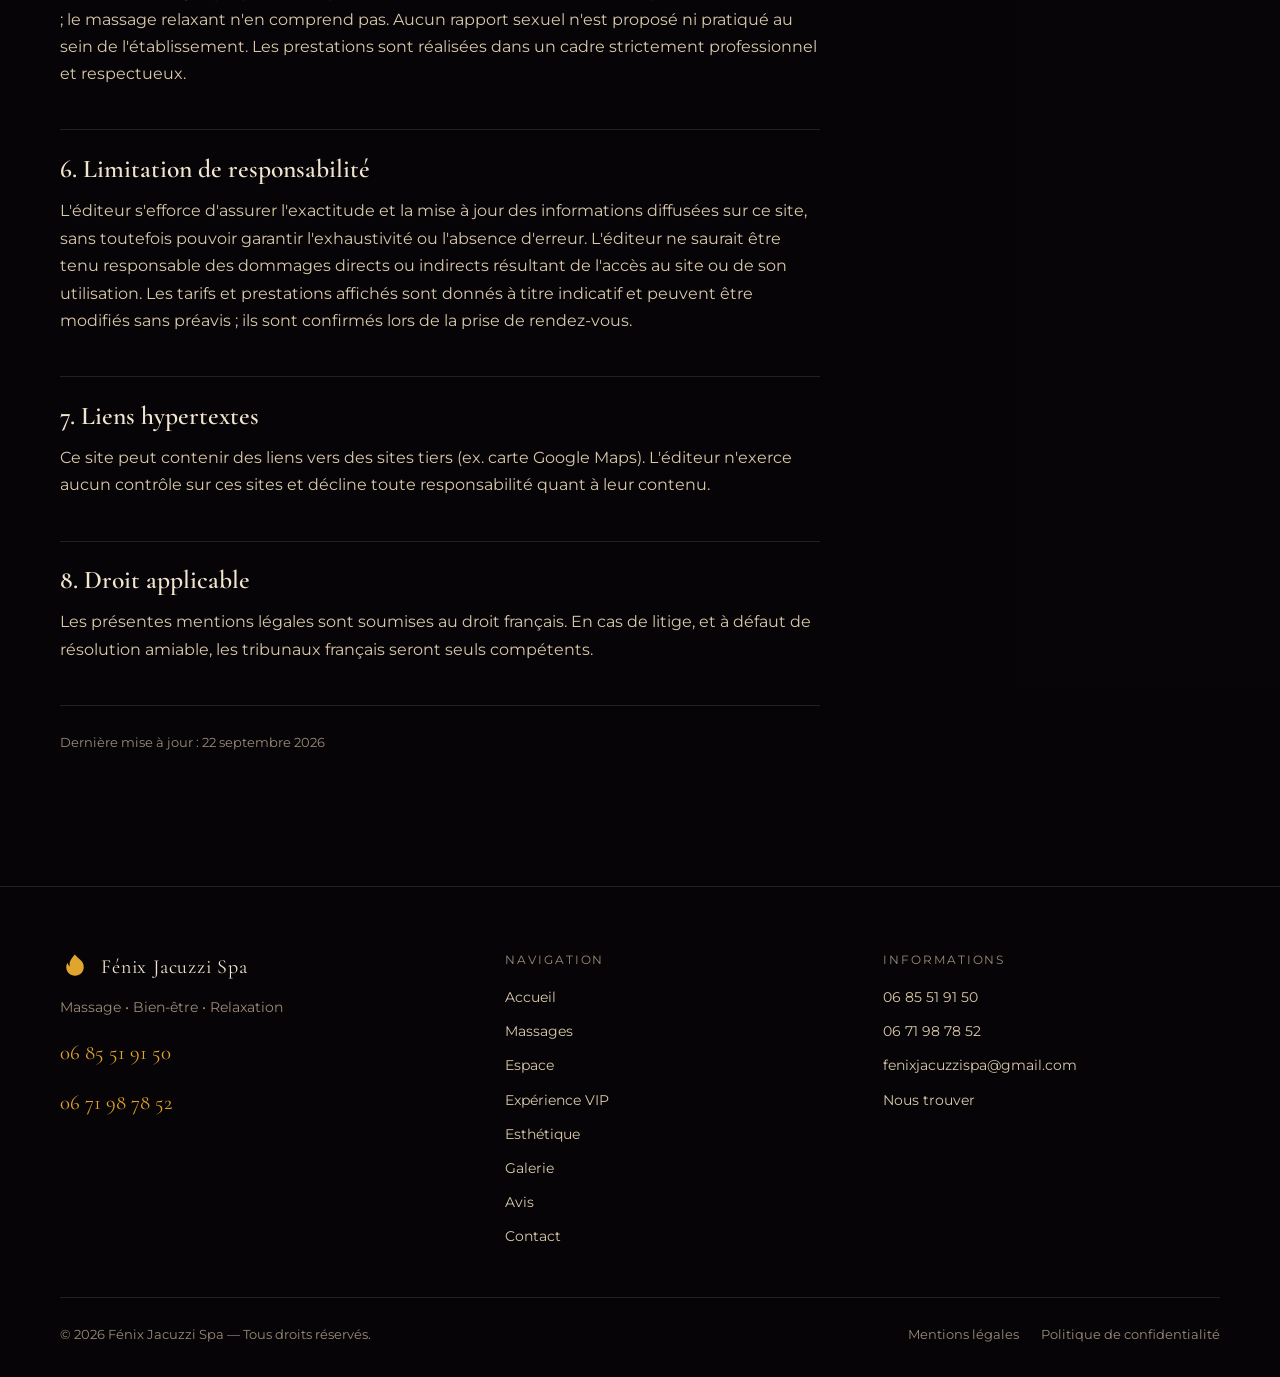
==== commit 242e65c5: "Galerie: nouvelles photos (jacuzzi VIP, ambiance romantique, champagne). Contact: 2e téléphone, adre" ====
--- a/mentions-legales.html
+++ b/mentions-legales.html
@@ -12,7 +12,7 @@
 <link rel="preconnect" href="https://fonts.googleapis.com" />
 <link rel="preconnect" href="https://fonts.gstatic.com" crossorigin />
 <link rel="stylesheet" href="https://fonts.googleapis.com/css2?family=Cormorant+Garamond:ital,wght@0,500;0,600;0,700;1,500;1,600&family=Montserrat:wght@300;400;500;600;700&display=swap" />
-<link rel="stylesheet" href="styles.css?v=20260922r" />
+<link rel="stylesheet" href="styles.css?v=20260930h" />
 </head>
 <body>
 <a class="skip-link" href="#contenu-principal">Aller au contenu principal</a>
@@ -68,10 +68,10 @@
       <ul>
         <li><strong>Nom / raison sociale :</strong> [À compléter — nom de l'entreprise ou de l'exploitant]</li>
         <li><strong>Forme juridique :</strong> [À compléter — ex. entreprise individuelle, auto-entrepreneur, SARL…]</li>
-        <li><strong>Adresse du siège / de l'établissement :</strong> [À compléter — adresse exacte du spa]</li>
+        <li><strong>Adresse du siège / de l'établissement :</strong> Rue de Bellevue, Châteaubernard, 16100 Cognac</li>
         <li><strong>Numéro SIRET :</strong> [À compléter]</li>
-        <li><strong>Téléphone :</strong> <a href="tel:+33685519150">06 85 51 91 50</a></li>
-        <li><strong>E-mail de contact :</strong> [À compléter]</li>
+        <li><strong>Téléphone :</strong> <a href="tel:+33685519150">06 85 51 91 50</a> / <a href="tel:+33671987852">06 71 98 78 52</a></li>
+        <li><strong>E-mail de contact :</strong> <a href="mailto:fenixjacuzzispa@gmail.com">fenixjacuzzispa@gmail.com</a></li>
         <li><strong>Directeur de la publication :</strong> [À compléter — nom du responsable]</li>
       </ul>
       <p class="legal-note">Ces informations doivent être complétées avec les données d'immatriculation réelles de l'établissement avant toute mise en ligne commerciale du site.</p>
@@ -120,6 +120,7 @@
         </div>
         <p class="footer-tagline">Massage • Bien-être • Relaxation</p>
         <p class="footer-phone">06 85 51 91 50</p>
+        <p class="footer-phone">06 71 98 78 52</p>
       </div>
       <div>
         <p class="footer-heading">Navigation</p>
@@ -138,6 +139,8 @@
         <p class="footer-heading">Informations</p>
         <div class="footer-links">
           <a href="tel:+33685519150">06 85 51 91 50</a>
+          <a href="tel:+33671987852">06 71 98 78 52</a>
+          <a href="mailto:fenixjacuzzispa@gmail.com">fenixjacuzzispa@gmail.com</a>
           <a href="index.html#nous-trouver">Nous trouver</a>
         </div>
       </div>
@@ -159,6 +162,6 @@
 <script defer src="lib/gsap.min.js"></script>
 <script defer src="lib/ScrollTrigger.min.js"></script>
 <script defer src="lib/manifest.js"></script>
-<script defer src="main.js?v=20260922r"></script>
+<script defer src="main.js?v=20260930h"></script>
 </body>
 </html>
--- a/styles.css
+++ b/styles.css
@@ -508,10 +508,14 @@
 .contact-grid { display: grid; gap: 2.6rem; grid-template-columns: 1fr; }
 @media (min-width: 960px) { .contact-grid { grid-template-columns: .85fr 1.15fr; } }
 .contact-info { display: flex; flex-direction: column; gap: 1.6rem; }
+.contact-phones { display: flex; flex-direction: column; gap: .5rem; }
 .contact-phone {
-  display: flex; align-items: center; gap: 1rem;
-  font-family: var(--font-display); font-size: 2rem; color: var(--amber);
-}
+  display: block;
+  font-family: var(--font-display); font-size: 1.7rem; color: var(--amber);
+  transition: color .3s var(--ease-out);
+}
+.contact-phone:hover { color: var(--orange-fire); }
+.contact-email { font-size: 1.15rem; word-break: break-word; }
 .contact-actions { display: flex; flex-wrap: wrap; gap: .8rem; margin-top: .4rem; }
 
 .form-grid { display: grid; gap: 1.1rem; grid-template-columns: 1fr; }
@@ -539,6 +543,13 @@
   transition: border-color .4s var(--ease-out), box-shadow .4s var(--ease-out);
 }
 .form-note { font-size: .78rem; color: var(--text-mute); margin-top: .9rem; }
+.hp-field { position: absolute; left: -9999px; width: 1px; height: 1px; opacity: 0; }
+.form-error {
+  display: none; align-items: center; gap: .6rem;
+  background: rgba(185,28,20,.12); border: 1px solid rgba(185,28,20,.4);
+  color: #f3c9c6; padding: .9rem 1.1rem; border-radius: 3px; margin-top: 1rem; font-size: .88rem;
+}
+.form-error.is-visible { display: flex; }
 .form-success {
   display: none; align-items: center; gap: .6rem;
   background: rgba(87,140,90,.12); border: 1px solid rgba(135,196,138,.4);
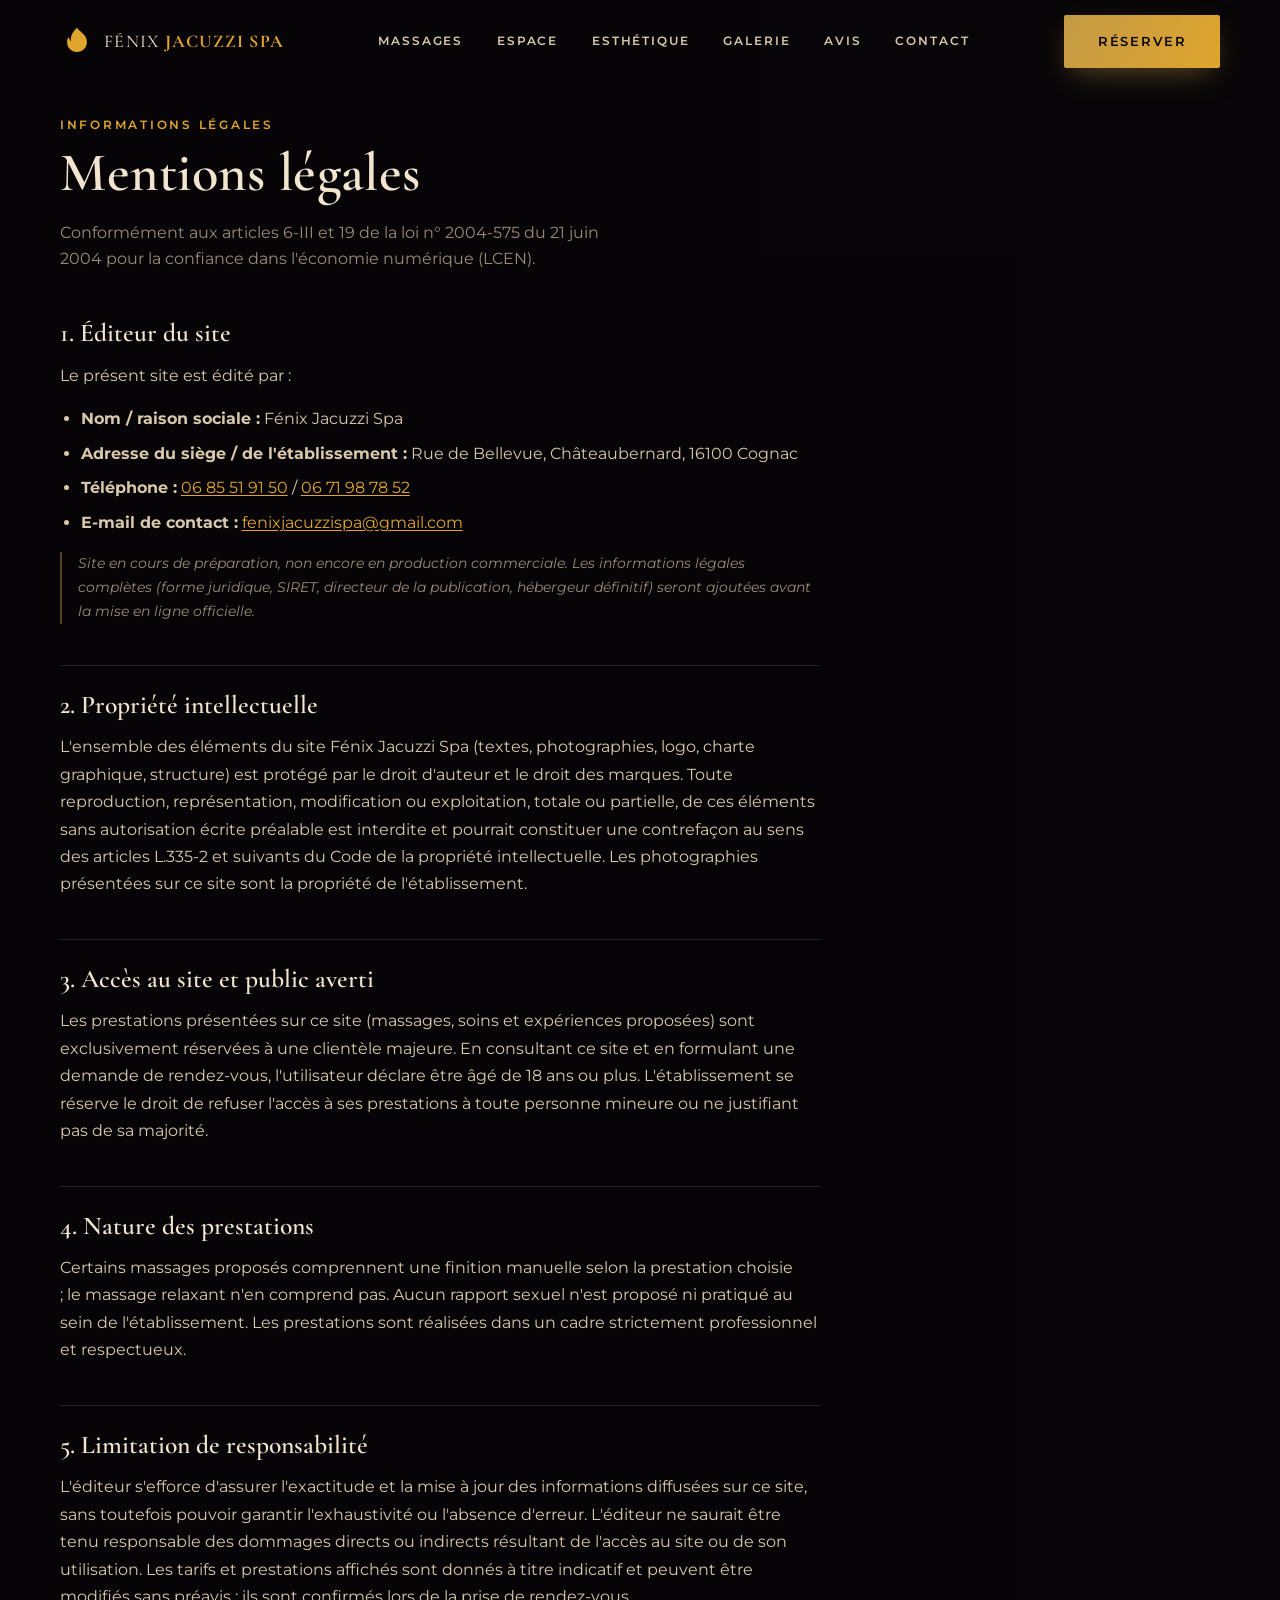
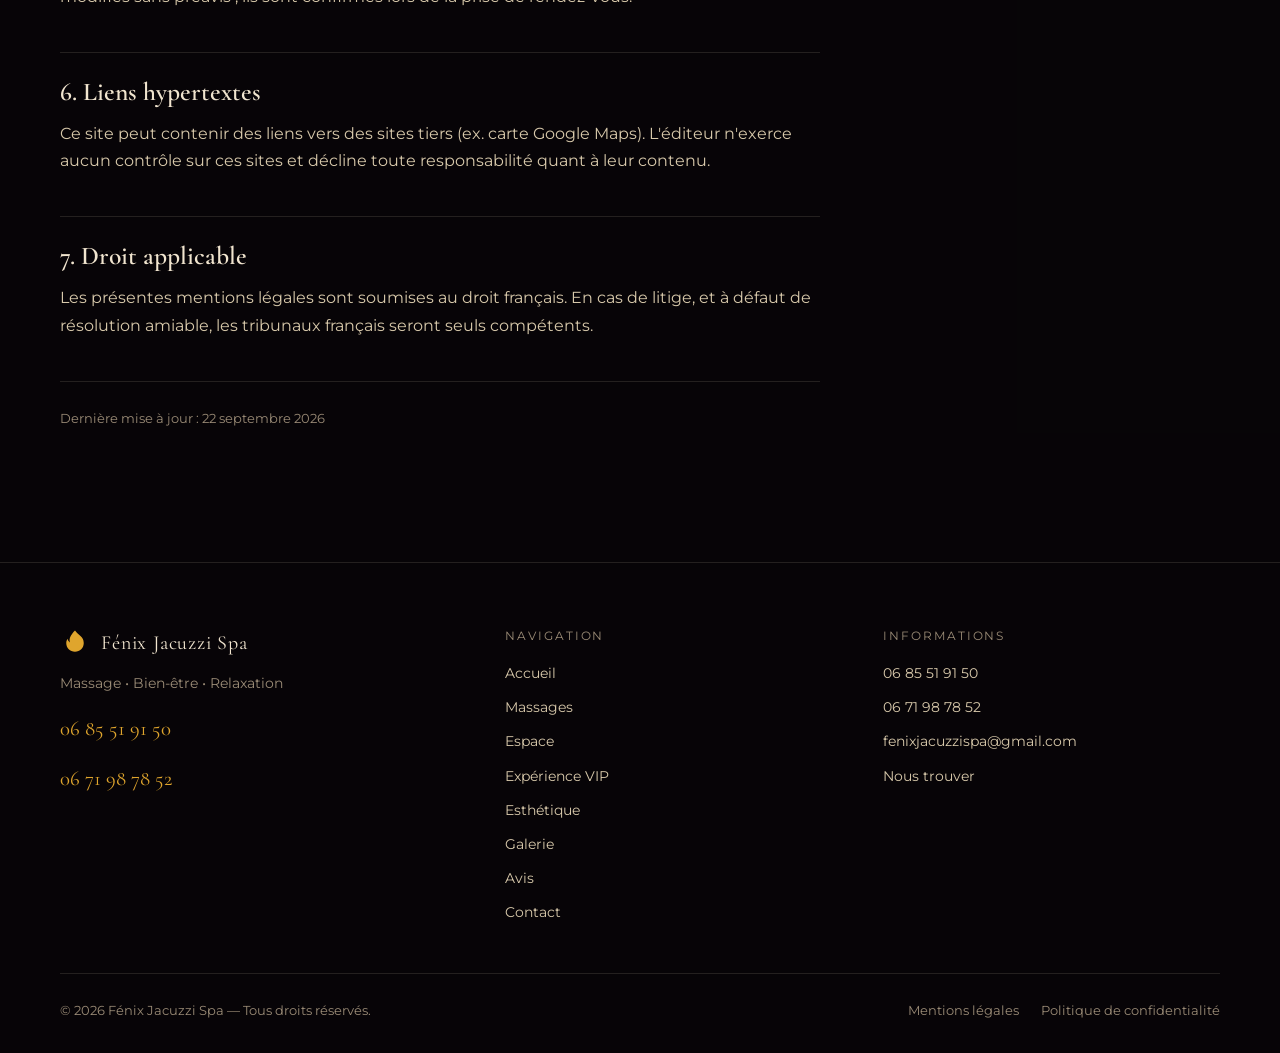
==== commit fffc9f26: "Mentions légales: retire les champs à compléter (forme juridique, SIRET, directeur, hébergeur) et aj" ====
--- a/mentions-legales.html
+++ b/mentions-legales.html
@@ -12,7 +12,7 @@
 <link rel="preconnect" href="https://fonts.googleapis.com" />
 <link rel="preconnect" href="https://fonts.gstatic.com" crossorigin />
 <link rel="stylesheet" href="https://fonts.googleapis.com/css2?family=Cormorant+Garamond:ital,wght@0,500;0,600;0,700;1,500;1,600&family=Montserrat:wght@300;400;500;600;700&display=swap" />
-<link rel="stylesheet" href="styles.css?v=20260930h" />
+<link rel="stylesheet" href="styles.css?v=20260930j" />
 </head>
 <body>
 <a class="skip-link" href="#contenu-principal">Aller au contenu principal</a>
@@ -66,39 +66,29 @@
       <h2>1. Éditeur du site</h2>
       <p>Le présent site est édité par :</p>
       <ul>
-        <li><strong>Nom / raison sociale :</strong> [À compléter — nom de l'entreprise ou de l'exploitant]</li>
-        <li><strong>Forme juridique :</strong> [À compléter — ex. entreprise individuelle, auto-entrepreneur, SARL…]</li>
+        <li><strong>Nom / raison sociale :</strong> Fénix Jacuzzi Spa</li>
         <li><strong>Adresse du siège / de l'établissement :</strong> Rue de Bellevue, Châteaubernard, 16100 Cognac</li>
-        <li><strong>Numéro SIRET :</strong> [À compléter]</li>
         <li><strong>Téléphone :</strong> <a href="tel:+33685519150">06 85 51 91 50</a> / <a href="tel:+33671987852">06 71 98 78 52</a></li>
         <li><strong>E-mail de contact :</strong> <a href="mailto:fenixjacuzzispa@gmail.com">fenixjacuzzispa@gmail.com</a></li>
-        <li><strong>Directeur de la publication :</strong> [À compléter — nom du responsable]</li>
       </ul>
-      <p class="legal-note">Ces informations doivent être complétées avec les données d'immatriculation réelles de l'établissement avant toute mise en ligne commerciale du site.</p>
+      <p class="legal-note">Site en cours de préparation, non encore en production commerciale. Les informations légales complètes (forme juridique, SIRET, directeur de la publication, hébergeur définitif) seront ajoutées avant la mise en ligne officielle.</p>
 
-      <h2>2. Hébergement</h2>
-      <p>À la date de rédaction, ce site est hébergé à titre de démonstration par :</p>
-      <ul>
-        <li>GitHub, Inc. — 88 Colin P Kelly Jr Street, San Francisco, CA 94107, États-Unis — <a href="https://github.com" target="_blank" rel="noopener">github.com</a></li>
-      </ul>
-      <p class="legal-note">Cette section devra être mise à jour avec les coordonnées de l'hébergeur définitif lors de la mise en production commerciale du site (ex. Hostinger International Ltd.).</p>
-
-      <h2>3. Propriété intellectuelle</h2>
+      <h2>2. Propriété intellectuelle</h2>
       <p>L'ensemble des éléments du site Fénix Jacuzzi Spa (textes, photographies, logo, charte graphique, structure) est protégé par le droit d'auteur et le droit des marques. Toute reproduction, représentation, modification ou exploitation, totale ou partielle, de ces éléments sans autorisation écrite préalable est interdite et pourrait constituer une contrefaçon au sens des articles L.335-2 et suivants du Code de la propriété intellectuelle. Les photographies présentées sur ce site sont la propriété de l'établissement.</p>
 
-      <h2>4. Accès au site et public averti</h2>
+      <h2>3. Accès au site et public averti</h2>
       <p>Les prestations présentées sur ce site (massages, soins et expériences proposées) sont exclusivement réservées à une clientèle majeure. En consultant ce site et en formulant une demande de rendez-vous, l'utilisateur déclare être âgé de 18 ans ou plus. L'établissement se réserve le droit de refuser l'accès à ses prestations à toute personne mineure ou ne justifiant pas de sa majorité.</p>
 
-      <h2>5. Nature des prestations</h2>
+      <h2>4. Nature des prestations</h2>
       <p>Certains massages proposés comprennent une finition manuelle selon la prestation choisie ; le massage relaxant n'en comprend pas. Aucun rapport sexuel n'est proposé ni pratiqué au sein de l'établissement. Les prestations sont réalisées dans un cadre strictement professionnel et respectueux.</p>
 
-      <h2>6. Limitation de responsabilité</h2>
+      <h2>5. Limitation de responsabilité</h2>
       <p>L'éditeur s'efforce d'assurer l'exactitude et la mise à jour des informations diffusées sur ce site, sans toutefois pouvoir garantir l'exhaustivité ou l'absence d'erreur. L'éditeur ne saurait être tenu responsable des dommages directs ou indirects résultant de l'accès au site ou de son utilisation. Les tarifs et prestations affichés sont donnés à titre indicatif et peuvent être modifiés sans préavis ; ils sont confirmés lors de la prise de rendez-vous.</p>
 
-      <h2>7. Liens hypertextes</h2>
+      <h2>6. Liens hypertextes</h2>
       <p>Ce site peut contenir des liens vers des sites tiers (ex. carte Google Maps). L'éditeur n'exerce aucun contrôle sur ces sites et décline toute responsabilité quant à leur contenu.</p>
 
-      <h2>8. Droit applicable</h2>
+      <h2>7. Droit applicable</h2>
       <p>Les présentes mentions légales sont soumises au droit français. En cas de litige, et à défaut de résolution amiable, les tribunaux français seront seuls compétents.</p>
 
       <p class="legal-updated">Dernière mise à jour : <time datetime="2026-09-22">22 septembre 2026</time></p>
@@ -162,6 +152,6 @@
 <script defer src="lib/gsap.min.js"></script>
 <script defer src="lib/ScrollTrigger.min.js"></script>
 <script defer src="lib/manifest.js"></script>
-<script defer src="main.js?v=20260930h"></script>
+<script defer src="main.js?v=20260930j"></script>
 </body>
 </html>
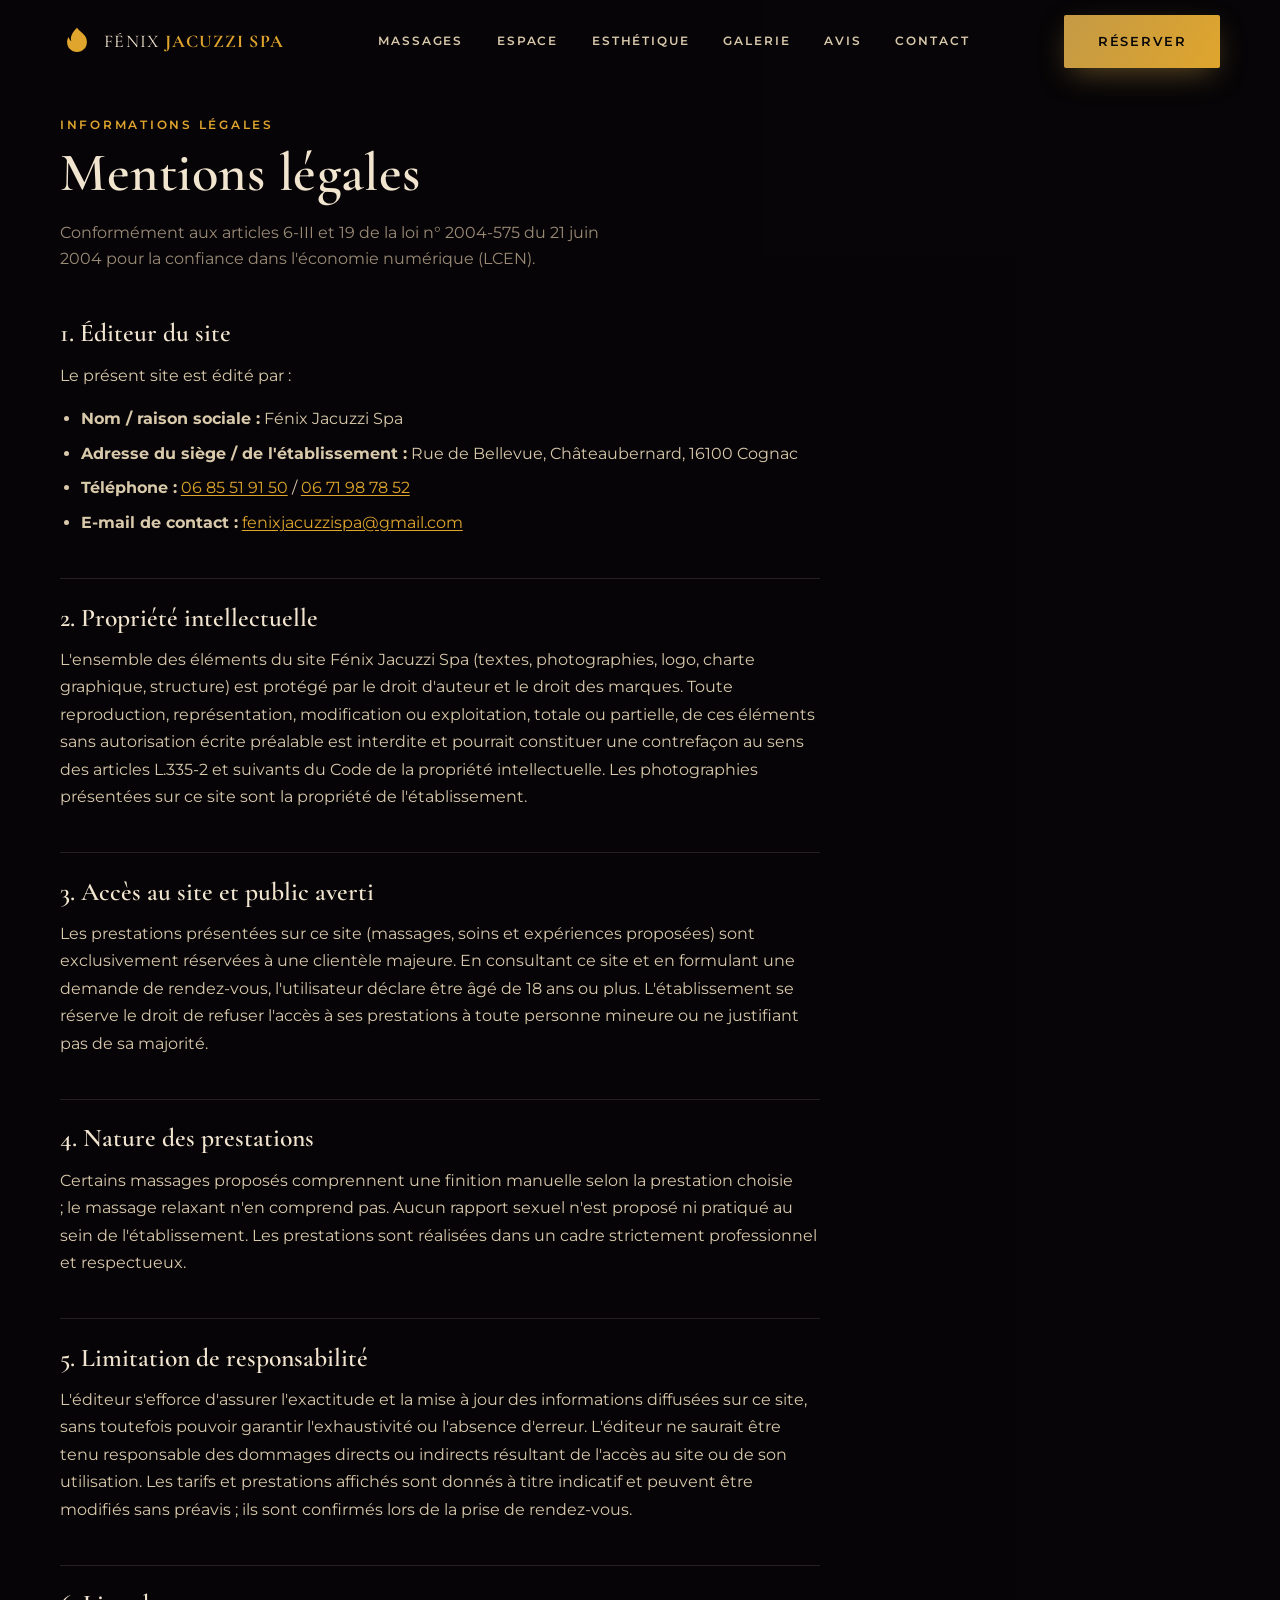
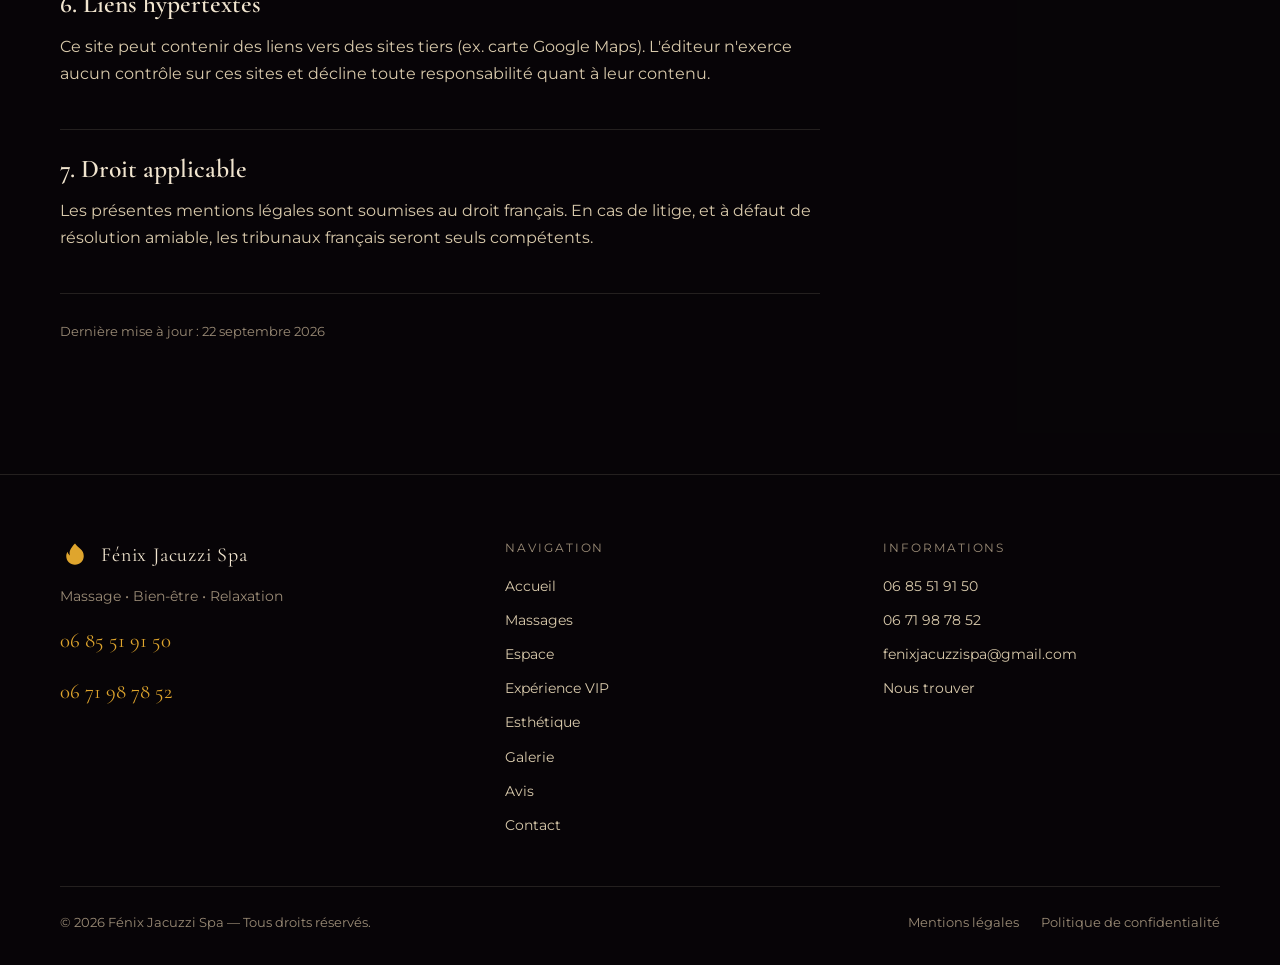
==== commit 7e434ab5: "Mentions légales: retire la note sur les informations à compléter" ====
--- a/mentions-legales.html
+++ b/mentions-legales.html
@@ -12,7 +12,7 @@
 <link rel="preconnect" href="https://fonts.googleapis.com" />
 <link rel="preconnect" href="https://fonts.gstatic.com" crossorigin />
 <link rel="stylesheet" href="https://fonts.googleapis.com/css2?family=Cormorant+Garamond:ital,wght@0,500;0,600;0,700;1,500;1,600&family=Montserrat:wght@300;400;500;600;700&display=swap" />
-<link rel="stylesheet" href="styles.css?v=20260930j" />
+<link rel="stylesheet" href="styles.css?v=20260930k" />
 </head>
 <body>
 <a class="skip-link" href="#contenu-principal">Aller au contenu principal</a>
@@ -71,7 +71,6 @@
         <li><strong>Téléphone :</strong> <a href="tel:+33685519150">06 85 51 91 50</a> / <a href="tel:+33671987852">06 71 98 78 52</a></li>
         <li><strong>E-mail de contact :</strong> <a href="mailto:fenixjacuzzispa@gmail.com">fenixjacuzzispa@gmail.com</a></li>
       </ul>
-      <p class="legal-note">Site en cours de préparation, non encore en production commerciale. Les informations légales complètes (forme juridique, SIRET, directeur de la publication, hébergeur définitif) seront ajoutées avant la mise en ligne officielle.</p>
 
       <h2>2. Propriété intellectuelle</h2>
       <p>L'ensemble des éléments du site Fénix Jacuzzi Spa (textes, photographies, logo, charte graphique, structure) est protégé par le droit d'auteur et le droit des marques. Toute reproduction, représentation, modification ou exploitation, totale ou partielle, de ces éléments sans autorisation écrite préalable est interdite et pourrait constituer une contrefaçon au sens des articles L.335-2 et suivants du Code de la propriété intellectuelle. Les photographies présentées sur ce site sont la propriété de l'établissement.</p>
@@ -152,6 +151,6 @@
 <script defer src="lib/gsap.min.js"></script>
 <script defer src="lib/ScrollTrigger.min.js"></script>
 <script defer src="lib/manifest.js"></script>
-<script defer src="main.js?v=20260930j"></script>
+<script defer src="main.js?v=20260930k"></script>
 </body>
 </html>
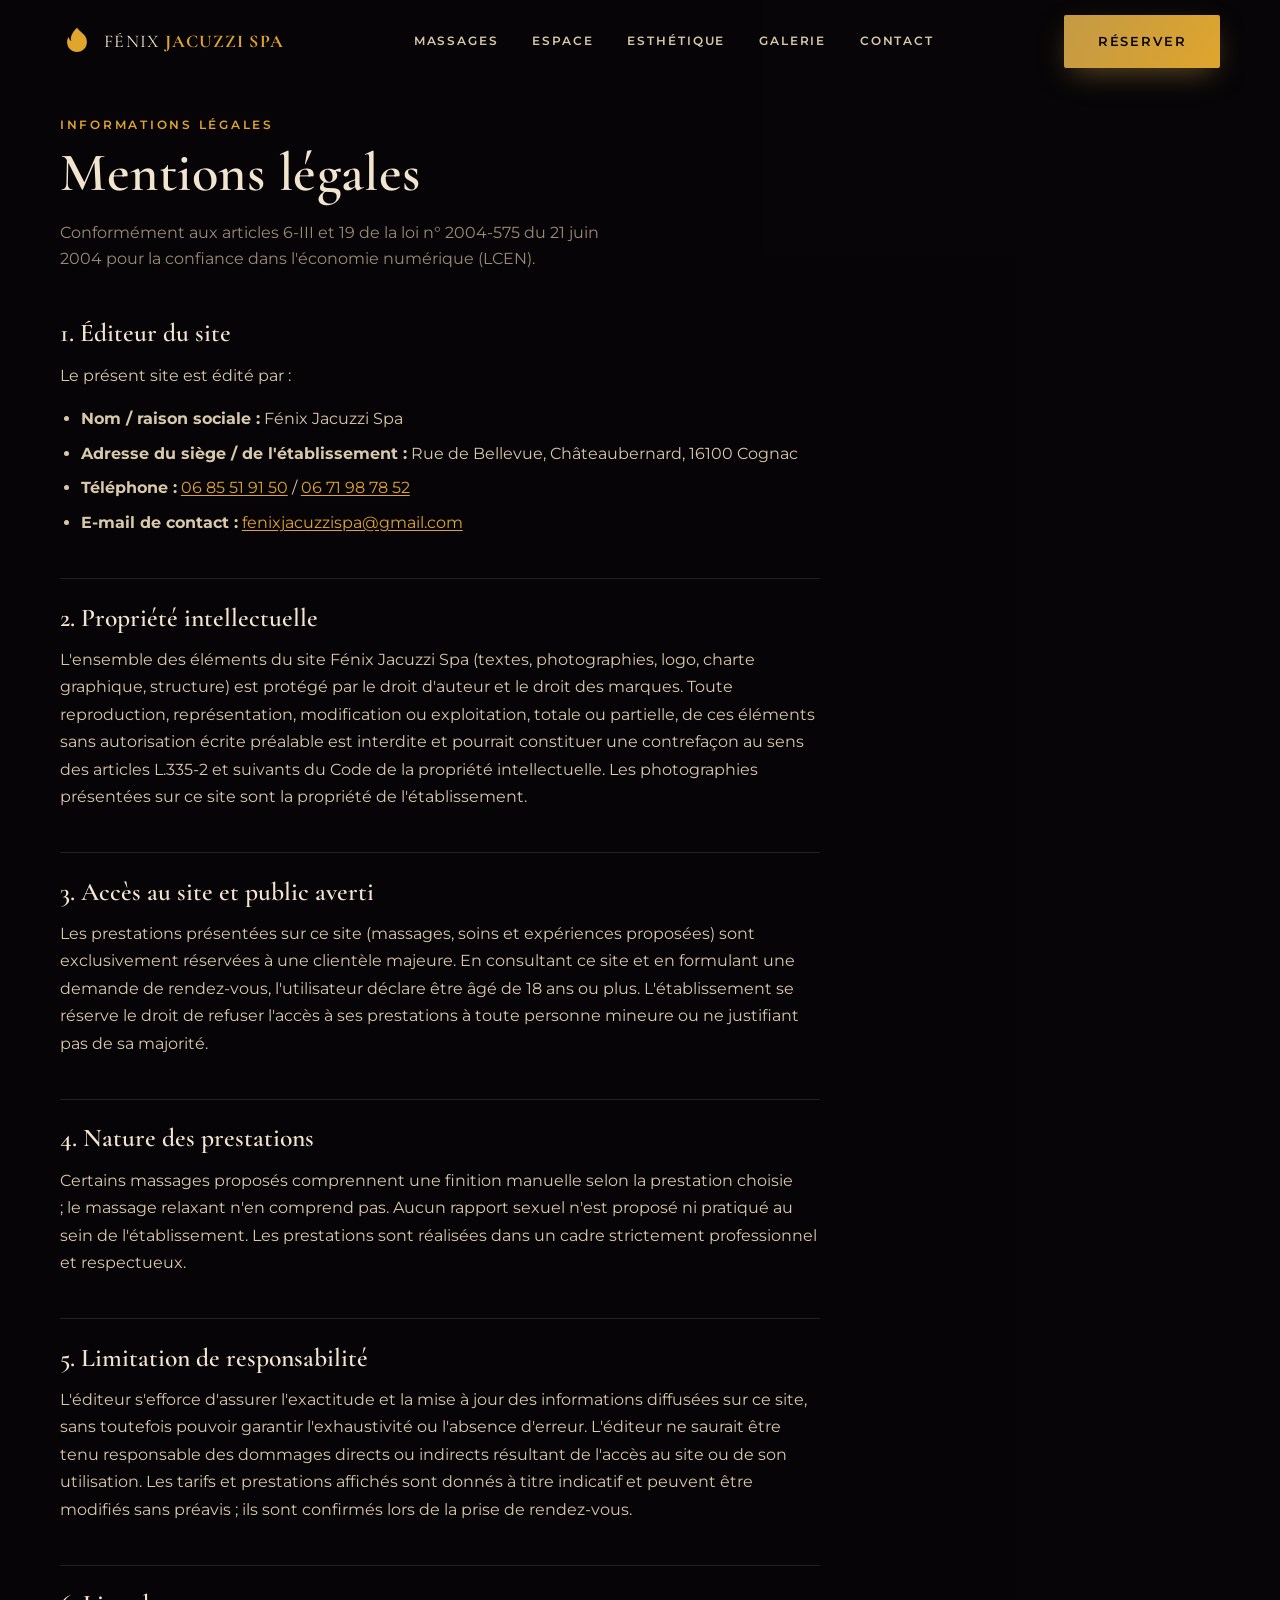
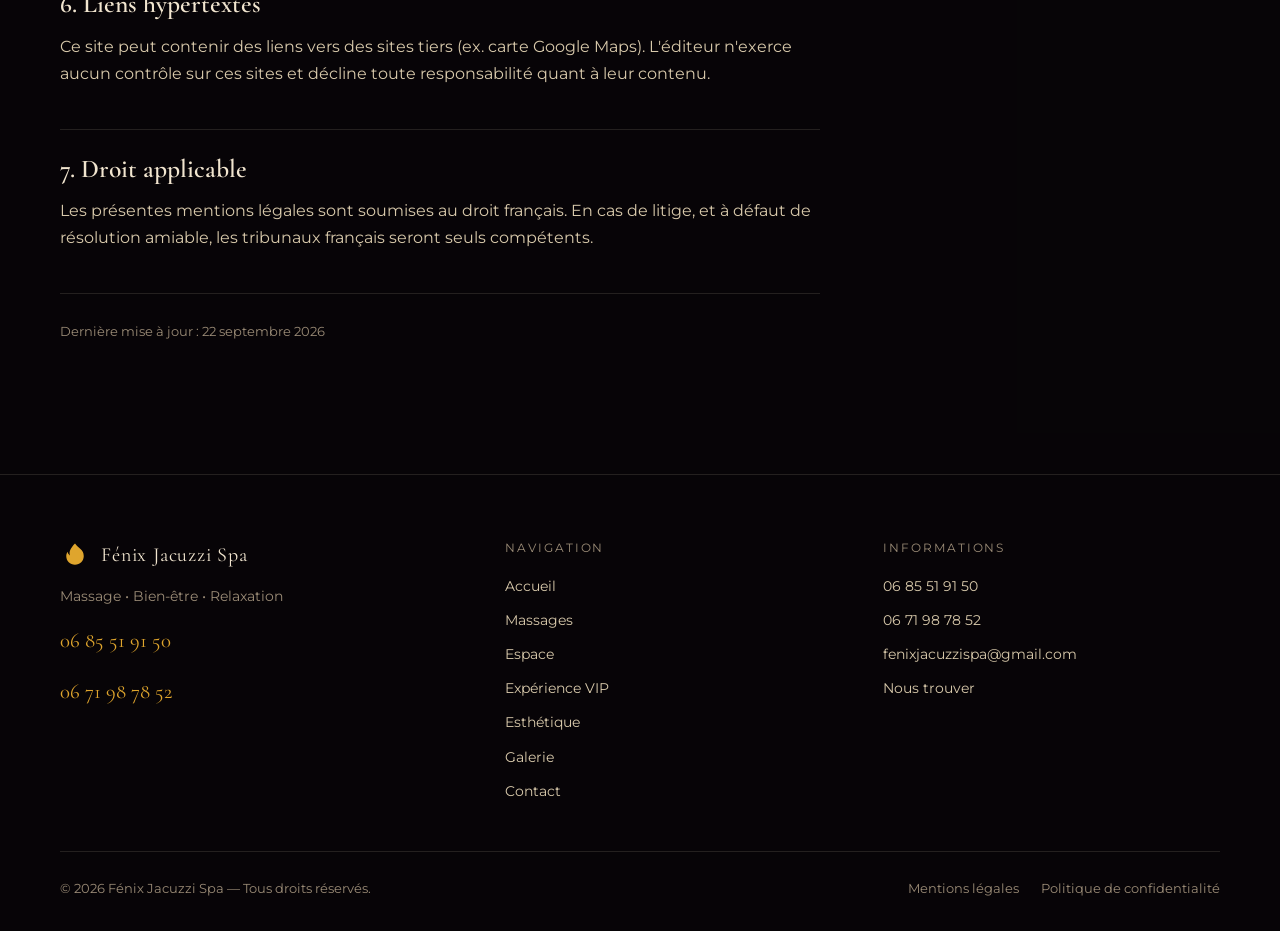
==== commit 593c4244: "Masque temporairement la section Avis et ses liens de menu Co-Authored-By: Claude Sonnet 5 <noreply@" ====
--- a/mentions-legales.html
+++ b/mentions-legales.html
@@ -12,7 +12,7 @@
 <link rel="preconnect" href="https://fonts.googleapis.com" />
 <link rel="preconnect" href="https://fonts.gstatic.com" crossorigin />
 <link rel="stylesheet" href="https://fonts.googleapis.com/css2?family=Cormorant+Garamond:ital,wght@0,500;0,600;0,700;1,500;1,600&family=Montserrat:wght@300;400;500;600;700&display=swap" />
-<link rel="stylesheet" href="styles.css?v=20260930k" />
+<link rel="stylesheet" href="styles.css?v=20260930o" />
 </head>
 <body>
 <a class="skip-link" href="#contenu-principal">Aller au contenu principal</a>
@@ -32,7 +32,6 @@
       <a href="index.html#espace">Espace</a>
       <a href="index.html#esthetique">Esthétique</a>
       <a href="index.html#galerie">Galerie</a>
-      <a href="index.html#avis">Avis</a>
       <a href="index.html#contact">Contact</a>
     </nav>
 
@@ -49,7 +48,6 @@
   <a href="index.html#espace">Espace</a>
   <a href="index.html#esthetique">Esthétique</a>
   <a href="index.html#galerie">Galerie</a>
-  <a href="index.html#avis">Avis</a>
   <a href="index.html#contact">Contact</a>
 </div>
 
@@ -120,7 +118,6 @@
           <a href="index.html#vip">Expérience VIP</a>
           <a href="index.html#esthetique">Esthétique</a>
           <a href="index.html#galerie">Galerie</a>
-          <a href="index.html#avis">Avis</a>
           <a href="index.html#contact">Contact</a>
         </div>
       </div>
@@ -151,6 +148,6 @@
 <script defer src="lib/gsap.min.js"></script>
 <script defer src="lib/ScrollTrigger.min.js"></script>
 <script defer src="lib/manifest.js"></script>
-<script defer src="main.js?v=20260930k"></script>
+<script defer src="main.js?v=20260930o"></script>
 </body>
 </html>
--- a/styles.css
+++ b/styles.css
@@ -508,7 +508,9 @@
 .contact-grid { display: grid; gap: 2.6rem; grid-template-columns: 1fr; }
 @media (min-width: 960px) { .contact-grid { grid-template-columns: .85fr 1.15fr; } }
 .contact-info { display: flex; flex-direction: column; gap: 1.6rem; }
-.contact-phones { display: flex; flex-direction: column; gap: .5rem; }
+.kicker-hint { text-transform: none; letter-spacing: 0; color: var(--text-mute); font-weight: 400; font-size: .72rem; }
+.contact-phones { display: flex; flex-direction: column; gap: .5rem; margin-top: .8rem; }
+.phone-row { display: flex; align-items: center; gap: .9rem; }
 .contact-phone {
   display: block;
   font-family: var(--font-display); font-size: 1.7rem; color: var(--amber);
@@ -516,6 +518,15 @@
 }
 .contact-phone:hover { color: var(--orange-fire); }
 .contact-email { font-size: 1.15rem; word-break: break-word; }
+.whatsapp-icon {
+  display: flex; align-items: center; justify-content: center;
+  width: 32px; height: 32px; flex: none;
+  border: 1px solid rgba(47,227,122,.4);
+  border-radius: 50%;
+  color: #2fe37a;
+  transition: border-color .3s var(--ease-out), background .3s var(--ease-out), transform .3s var(--ease-out);
+}
+.whatsapp-icon:hover { border-color: #2fe37a; background: rgba(47,227,122,.15); transform: translateY(-2px); }
 .contact-actions { display: flex; flex-wrap: wrap; gap: .8rem; margin-top: .4rem; }
 
 .form-grid { display: grid; gap: 1.1rem; grid-template-columns: 1fr; }
